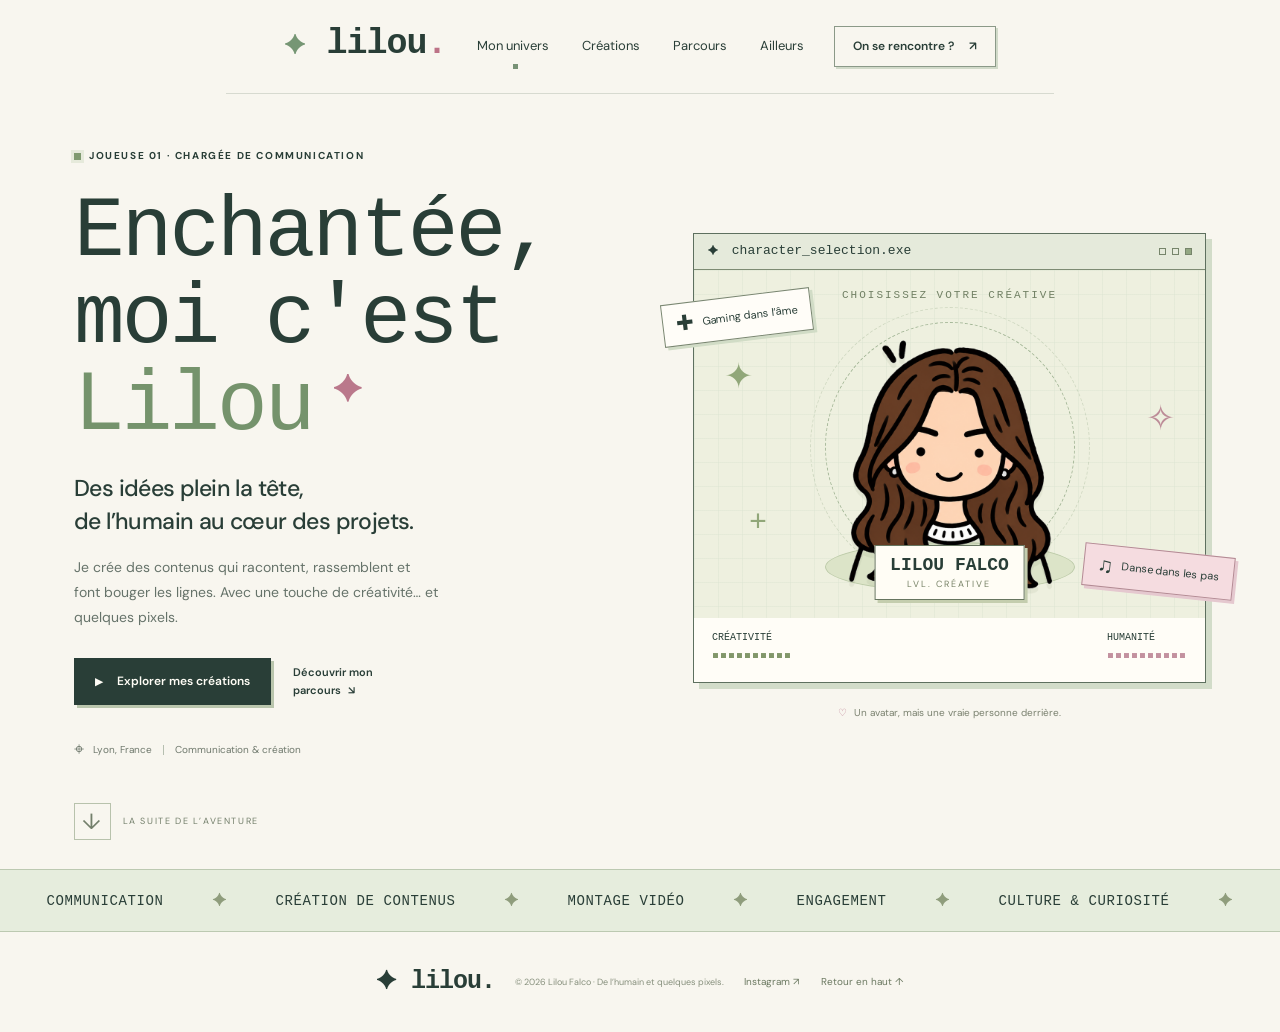
==== index.html @ 16bc5221 "Fix br whitespace on mobile and add symbols font fallback" ====
<!DOCTYPE html>
<html lang="fr">
<head>
<meta charset="utf-8">
<meta name="viewport" content="width=device-width,initial-scale=1">
<meta name="theme-color" content="#f7f5ee">
<title>Lilou Falco · Communication, création & un peu de pixel</title>
<meta name="description" content="Le portfolio de Lilou Falco, chargée de communication à Lyon. Création de contenus, vidéo, engagement et nouveaux horizons.">
<link rel="icon" href="assets/emote-3.png" type="image/png">
<link rel="preload" href="assets/font-7.ttf" as="font" type="font/ttf" crossorigin>
<link rel="stylesheet" href="fonts.css">
<link rel="stylesheet" href="style.css">
<script src="app.js" defer></script>
</head>
<body id="top">
<a class="skip-link" href="#contenu">Aller au contenu</a>
<header class="header"><a class="brand" href="index.html" aria-label="Lilou Falco, accueil"><span class="brand-star">✦</span> lilou<span class="brand-dot">.</span></a><nav aria-label="Navigation principale"><a href="index.html" class="active" aria-current="page">Mon univers</a><a href="projets.html">Créations</a><a href="parcours.html">Parcours</a><a href="voyages.html">Ailleurs</a></nav><a class="nav-contact" href="contact.html">On se rencontre ? <span aria-hidden="true">↗</span></a></header>
<main id="contenu" tabindex="-1">
<section class="hero section-wrap" id="univers">
<div class="hero-copy">
<div class="eyebrow"><span class="status-dot"></span> JOUEUSE 01 · CHARGÉE DE COMMUNICATION</div>
<h1>Enchantée, <br>moi c'est <span>Lilou<span class="tiny-star" aria-hidden="true">✦</span></span></h1>
<p class="hero-description">Des idées plein la tête, <br>de l’humain au cœur des projets.</p>
<p class="hero-intro">Je crée des contenus qui racontent, rassemblent et font bouger les lignes. Avec une touche de créativité… et quelques pixels.</p>
<div class="hero-actions"><a class="button button-dark" href="projets.html"><span aria-hidden="true">▶</span> Explorer mes créations</a><a class="text-link" href="parcours.html">Découvrir mon parcours <span aria-hidden="true">↘</span></a></div>
<div class="hero-location"><span aria-hidden="true">⌖</span> Lyon, France <span class="little-divider"></span> Communication & création</div>
</div>
<div class="hero-art">
<div class="window character-window">
<div class="window-bar"><span><span class="small-spark">✦</span> character_selection.exe</span><div class="window-dots" aria-hidden="true"><i></i><i></i><i></i></div></div>
<div class="character-stage"><span class="stage-label">CHOISISSEZ VOTRE CRÉATIVE</span><div class="orbit orbit-one"></div><div class="orbit orbit-two"></div><span class="floating-spark spark-one" aria-hidden="true">✦</span><span class="floating-spark spark-two" aria-hidden="true">✧</span><span class="floating-spark spark-three" aria-hidden="true">+</span><div class="character-floor"></div><img class="avatar" src="assets/avatar.png" width="900" height="900" alt="Mon avatar kawaii, cheveux châtains ondulés et lunettes"><div class="character-name">LILOU FALCO <span>LVL. CRÉATIVE</span></div></div>
<div class="character-stats"><span>CRÉATIVITÉ <b class="stat-blocks" aria-label="Plein d'idées">▪▪▪▪▪▪▪▪▪▪</b></span><span>HUMANITÉ <b class="stat-blocks pink">▪▪▪▪▪▪▪▪▪▪</b></span></div>
</div>
<div class="floating-tag tag-gaming"><span aria-hidden="true">✚</span> Gaming dans l’âme</div><div class="floating-tag tag-dance"><span aria-hidden="true">♫</span> Danse dans les pas</div>
<div class="hero-caption"><span aria-hidden="true">♡</span> Un avatar, mais une vraie personne derrière.</div>
</div>
<a class="scroll-hint" href="projets.html"><span aria-hidden="true">↓</span> LA SUITE DE L’AVENTURE</a>
</section>
<div class="ticker" aria-label="Mes domaines"><div>COMMUNICATION <span>✦</span> CRÉATION DE CONTENUS <span>✦</span> MONTAGE VIDÉO <span>✦</span> ENGAGEMENT <span>✦</span> CULTURE & CURIOSITÉ <span>✦</span></div></div>
</main>
<footer class="section-wrap"><a class="brand" href="index.html">✦ lilou.</a><p>© 2026 Lilou Falco · De l’humain et quelques pixels.</p><div><a href="https://www.instagram.com/liloufalco/" target="_blank" rel="noopener noreferrer">Instagram ↗</a><a href="#top">Retour en haut ↑</a></div></footer>
</body></html>
---- fonts.css ----
@font-face {
  font-family: 'DM Sans';
  font-style: normal;
  font-weight: 400;
  font-display: swap;
  src: url(assets/font-0.ttf) format('truetype');
}
@font-face {
  font-family: 'DM Sans';
  font-style: normal;
  font-weight: 500;
  font-display: swap;
  src: url(assets/font-1.ttf) format('truetype');
}
@font-face {
  font-family: 'DM Sans';
  font-style: normal;
  font-weight: 600;
  font-display: swap;
  src: url(assets/font-2.ttf) format('truetype');
}
@font-face {
  font-family: 'DM Sans';
  font-style: normal;
  font-weight: 700;
  font-display: swap;
  src: url(assets/font-3.ttf) format('truetype');
}
@font-face {
  font-family: 'Pixelify Sans';
  font-style: normal;
  font-weight: 400;
  font-display: swap;
  src: url(assets/font-4.ttf) format('truetype');
}
@font-face {
  font-family: 'Pixelify Sans';
  font-style: normal;
  font-weight: 500;
  font-display: swap;
  src: url(assets/font-5.ttf) format('truetype');
}
@font-face {
  font-family: 'Pixelify Sans';
  font-style: normal;
  font-weight: 600;
  font-display: swap;
  src: url(assets/font-6.ttf) format('truetype');
}
@font-face {
  font-family: 'Pixelify Sans';
  font-style: normal;
  font-weight: 700;
  font-display: swap;
  src: url(assets/font-7.ttf) format('truetype');
}
/* decorative symbols fallback (Noto Sans Symbols 2, OFL), only these glyphs */
@font-face{font-family:'DM Sans';font-style:normal;font-weight:100 900;font-display:swap;src:url(assets/font-symbols.woff2) format('woff2');unicode-range:U+2726-2727,U+2600,U+273A,U+274B,U+2661,U+2665,U+266B,U+271A,U+25A3,U+2316,U+25AA,U+2715,U+25B6,U+25BC,U+2605-2606}
@font-face{font-family:'Pixelify Sans';font-style:normal;font-weight:400 700;font-display:swap;src:url(assets/font-symbols.woff2) format('woff2');unicode-range:U+2726-2727,U+2600,U+273A,U+274B,U+2661,U+2665,U+266B,U+271A,U+25A3,U+2316,U+25AA,U+2715,U+25B6,U+25BC,U+2605-2606}
---- style.css ----
*{box-sizing:border-box} :root{--paper:#f8f6ef;--ink:#293e37;--muted:#66736a;--mint:#d8e9d6;--green:#435f49;--pink:#edb6c4;--line:#d7dad0;--pixel:'Pixelify Sans',monospace;--body:'DM Sans',sans-serif}html{scroll-behavior:smooth;scroll-padding-top:100px}body{margin:0;background:var(--paper);color:var(--ink);font-family:var(--body);font-size:15px;line-height:1.6}button,a{-webkit-tap-highlight-color:transparent}button,input{font:inherit}button{color:inherit}a{color:inherit;text-decoration:none}button{cursor:pointer}img{display:block;max-width:100%}button:focus-visible,a:focus-visible,summary:focus-visible{outline:3px solid #b26379;outline-offset:5px}::selection{background:#efc2d1;color:#293e37}.section-wrap{max-width:1220px;margin:auto;padding:0 44px}.header{height:94px;max-width:1340px;padding:0 58px;margin:auto;display:flex;align-items:center;justify-content:space-between;gap:30px;border-bottom:1px solid var(--line)}.brand{font:700 35px var(--pixel);letter-spacing:-1px;white-space:nowrap}.brand-star{font-size:26px;color:#769674}.brand-dot{color:#bd7387}.header nav{display:flex;align-items:center;gap:33px}.header nav a{font-size:13px;position:relative;padding:12px 0}.header nav a.active:after{content:'';position:absolute;height:5px;width:5px;background:#789276;left:50%;bottom:0}.nav-contact{font-weight:600;font-size:12px;border:1px solid #8b9988;padding:10px 18px;box-shadow:2px 2px 0 #d1dac9}.nav-contact span{margin-left:12px}.hero{position:relative;min-height:740px;display:grid;grid-template-columns:1.08fr 1fr;gap:65px;align-items:center;padding-top:54px;padding-bottom:105px}.eyebrow{display:flex;align-items:center;gap:8px;font-size:10px;font-weight:700;letter-spacing:1.6px}.status-dot{width:7px;height:7px;background:#809a70;box-shadow:0 0 0 3px #e6eadb}.hero h1{font:500 clamp(65px,6.6vw,88px)/1.03 var(--pixel);letter-spacing:-3px;margin:25px 0 22px}.hero h1>span{color:#75936c;position:relative}.tiny-star{font:36px var(--pixel);position:absolute;right:-48px;top:3px;color:#ba788b}.hero-description{font-size:23px;line-height:1.45;font-weight:500;letter-spacing:-.6px;margin:0 0 16px}.hero-intro{font-size:14px;line-height:1.8;max-width:365px;color:var(--muted);margin-bottom:28px}.hero-actions{display:flex;align-items:center;gap:22px}.button{display:inline-flex;align-items:center;justify-content:center;gap:14px;min-height:47px;padding:13px 20px;font-size:12px;font-weight:600;border:1px solid var(--ink);transition:transform .18s,box-shadow .18s;box-shadow:3px 3px 0 #bac6ad}.button-dark{background:var(--ink);color:#fffdf6}.button:hover{transform:translate(-2px,-2px);box-shadow:5px 5px 0 #bac6ad}.button>span{font-size:10px}.text-link{font-size:11px;font-weight:600;line-height:1.6;max-width:105px}.text-link span{margin-left:4px}.hero-location{margin-top:30px;color:#6f796d;font-size:10px;display:flex;gap:9px;align-items:center}.hero-location>span:first-child{font-size:18px}.little-divider{width:1px;height:10px;background:#b6bfb0;margin:0 2px}.hero-art{position:relative;margin-top:4px}.window{border:1px solid #5e705f;background:#fffdf7;box-shadow:6px 6px 0 #d2dcc9}.window-bar{background:#e5eadb;border-bottom:1px solid #7d8b73;min-height:36px;display:flex;align-items:center;justify-content:space-between;padding:8px 13px;font-family:var(--pixel);font-size:13px;line-height:1.1}.window-dots{display:flex;gap:6px}.window-dots i{width:7px;height:7px;border:1px solid #76856b}.window-dots i:last-child{background:#92a782}.small-spark{margin-right:6px}.character-stage{height:348px;position:relative;overflow:hidden;background-color:#eef0df;background-image:linear-gradient(#dce4d280 1px,transparent 1px),linear-gradient(90deg,#dce4d280 1px,transparent 1px);background-size:24px 24px}.stage-label{position:absolute;top:19px;left:0;width:100%;text-align:center;font:11px var(--pixel);letter-spacing:2px;color:#718064}.avatar{position:absolute;width:335px;max-width:none;height:335px;object-fit:contain;left:50%;top:22px;transform:translateX(-50%);z-index:2;filter:drop-shadow(0 5px 0 #64734c15)}.character-floor{position:absolute;width:250px;height:50px;border:1px solid #bdcba9;border-radius:50%;background:#dce4c8;bottom:26px;left:50%;transform:translateX(-50%)}.character-name{position:absolute;z-index:3;bottom:18px;left:50%;white-space:nowrap;transform:translateX(-50%);font:600 18px var(--pixel);background:#fffdf5;border:1px solid #66755f;padding:9px 15px;box-shadow:3px 3px #c4cdae}.character-name span{display:block;font:9px var(--body);letter-spacing:2px;text-align:center;color:#788367;margin-top:3px}.orbit{position:absolute;width:250px;height:250px;border:1px dashed #a6b899;border-radius:50%;top:52px;left:50%;transform:translateX(-50%)}.orbit-two{width:280px;height:280px;top:37px;opacity:.4}.floating-spark{position:absolute;color:#91a779;font-size:35px;z-index:3}.spark-one{top:78px;left:30px}.spark-two{top:120px;right:30px;color:#bc8b97}.spark-three{bottom:78px;left:55px;font:30px var(--pixel)}.character-stats{display:flex;justify-content:space-between;gap:15px;padding:14px 18px;background:#fffdf7}.character-stats>span{font:10px var(--pixel);white-space:nowrap}.stat-blocks{display:block;color:#82976a;line-height:.7;font:20px/1 var(--pixel);letter-spacing:1px;margin-top:5px}.stat-blocks.pink{color:#c3919f}.floating-tag{position:absolute;z-index:4;background:#fffdf8;border:1px solid #7a8771;box-shadow:3px 3px 0 #d1dcc6;padding:10px 13px;font-size:11px;white-space:nowrap;transform:rotate(-7deg)}.floating-tag>span{font-size:21px;vertical-align:middle;margin-right:5px;line-height:1}.tag-gaming{left:-31px;top:63px}.tag-dance{right:-28px;bottom:90px;transform:rotate(6deg);background:#f5dce0;border-color:#b38b94;box-shadow:3px 3px #e5c8cf}.hero-caption{position:absolute;bottom:-38px;left:0;width:100%;text-align:center;font-size:10px;color:#7b8270}.hero-caption>span{margin-right:4px;color:#bd7f92}.scroll-hint{position:absolute;bottom:29px;left:44px;display:flex;align-items:center;gap:12px;font-size:9px;letter-spacing:1.6px;color:#737f6b}.scroll-hint>span{font-size:22px;border:1px solid #b8c2ac;padding:0 7px}.ticker{border-top:1px solid #bcc9b1;border-bottom:1px solid #bcc9b1;background:#e6eddd;overflow:hidden}.ticker>div{max-width:1250px;margin:auto;padding:17px 20px;display:flex;align-items:center;justify-content:space-around;gap:25px;font-family:var(--pixel);font-size:14px;letter-spacing:.6px;white-space:nowrap}.ticker span{color:#8f9d7c;font-size:17px}.projects{padding-top:94px;padding-bottom:85px}.section-top{display:flex;justify-content:space-between;align-items:flex-end;gap:30px;margin-bottom:38px}h2{font:500 47px/1.1 var(--pixel);letter-spacing:-1px;margin:14px 0 0}h2 span{color:#7b926c}.section-top>p{font-size:12px;color:var(--muted);line-height:1.8;max-width:300px;margin:0 0 5px}.section-toolbar{display:flex;justify-content:space-between;align-items:center;gap:20px;margin-bottom:25px}.filters{display:flex;gap:7px;flex-wrap:wrap}.filters button{font-size:11px;background:transparent;border:1px solid transparent;padding:8px 12px}.filters button.selected{border-color:#7d8c72;background:#e7eddf;box-shadow:2px 2px #c6d1ba}.filters button:hover{background:#e9edde}.filters span{font-size:9px;border-left:1px solid #b6c1ab;margin-left:8px;padding-left:8px}.inventory-caption{font-size:8px;letter-spacing:1px;color:#7b8671}.project-grid{display:grid;grid-template-columns:repeat(3,minmax(0,1fr));gap:32px 24px}.project-card{display:block;padding:0;border:1px solid #c0c9b8;text-align:left;background:#fefcf6;box-shadow:3px 3px 0 #e2e5d8;transition:transform .2s,box-shadow .2s;min-width:0}.project-card:hover{transform:translateY(-5px);box-shadow:5px 8px 0 #d8e0cd}.project-image{aspect-ratio:1.16;position:relative;overflow:hidden;border-bottom:1px solid #c0c9b8;background:#e7e5d7}.project-image>img{width:100%;height:100%;object-fit:cover;transition:transform .5s}.project-card:hover .project-image>img{transform:scale(1.035)}.image-label{position:absolute;bottom:12px;left:12px;background:#fffdf3ed;border:1px solid #d2d7c7;font-size:8px;font-weight:600;letter-spacing:.5px;padding:4px 7px;z-index:2}.open-project{position:absolute;right:13px;bottom:13px;width:28px;height:28px;border:1px solid #9aa78e;display:grid;place-items:center;background:#fffdf3}.project-info{padding:19px 19px 21px}.project-client{font-size:8px;font-weight:600;color:#78816e;letter-spacing:1.1px}.project-info h3{font-size:17px;line-height:1.3;letter-spacing:-.35px;margin:8px 0}.project-info p{font-size:11px;color:#747c6d;margin:0 0 17px;line-height:1.6}.tags{display:flex;gap:6px;flex-wrap:wrap}.tags>span{font-size:9px;line-height:1.5;padding:3px 7px;background:#eef0e6;color:#637057;border:1px solid #e0e5d6}.motion-cover{background:#d6c4e8}.motion-art{height:100%;padding:24px 26px;color:#514166;background:#d7c8e6;background-image:radial-gradient(#c1aed8 1px,transparent 1px);background-size:12px 12px}.motion-mini{font-size:14px;letter-spacing:-.8px;font-weight:700}.motion-title{display:block;font-size:31px;font-weight:700;line-height:1.18;letter-spacing:-1px;margin-top:15px}.motion-title em{font-style:normal;color:#80609d}.motion-bottom{display:block;font-size:7px;letter-spacing:2px;margin-top:12px}.play{position:absolute;top:50%;left:50%;transform:translate(-50%,-50%);height:45px;width:45px;display:grid;place-items:center;padding-left:3px;border:1px solid #fff8;background:#fffdf1d9;border-radius:50%;font-size:16px;box-shadow:0 2px 10px #26352b15}.motion-cover .play{left:auto;right:18px;top:auto;bottom:20px;transform:none}.video-duration{position:absolute;right:14px;bottom:9px;font-size:7px;letter-spacing:1px}.portrait-cover>img{object-position:center 42%;object-fit:cover;filter:saturate(.8)}.pride-cover{background:#f0d6df}.pride-cover>img{object-fit:contain;padding:12px}.locked-card{background:#f0f0e5;cursor:default}.locked-card:hover{transform:none;box-shadow:3px 3px 0 #e2e5d8}.locked-visual{aspect-ratio:1.16;border-bottom:1px solid #c0c9b8;background:repeating-linear-gradient(45deg,#e8ecdf 0,#e8ecdf 6px,#edf0e5 6px,#edf0e5 12px);display:flex;align-items:center;justify-content:center;flex-direction:column;gap:15px;font:12px var(--pixel);letter-spacing:2px;color:#869477}.pixel-lock{font-size:48px;line-height:1;color:#8b9b7f}.loading-bar{border:1px solid #9ba88c;width:95px;height:8px;padding:1px}.loading-bar i{display:block;width:58%;background:#9aaa89;height:100%}.dialogue{margin-top:42px;display:flex;align-items:center;gap:20px;border:1px solid #b4c2a5;background:#eef0e4;position:relative;min-height:99px;padding:14px 29px 14px 110px;box-shadow:4px 4px #dce3cf}.dialogue>img{position:absolute;left:13px;bottom:0;object-fit:contain;height:105px;width:93px}.dialogue p{font-size:12px;margin:0;line-height:1.8}.dialogue p>span{display:block;font:11px var(--pixel);letter-spacing:1px;color:#768467;margin-bottom:3px}.dialogue-next{margin-left:auto;font-size:10px;color:#8b9a7e}.journey{background:#eef0e5;border-top:1px solid #d8decd;border-bottom:1px solid #d8decd;padding:83px 0 70px}.journey-layout{display:grid;grid-template-columns:1.8fr 1fr;gap:48px}.quest-list{border-top:1px solid #bac5ae}.quest{border-bottom:1px solid #bac5ae}.quest summary{display:flex;align-items:center;gap:19px;cursor:pointer;list-style:none;padding:22px 0}.quest summary::-webkit-details-marker{display:none}.level{font:23px var(--pixel);background:#e0e6d4;min-width:44px;height:45px;display:grid;place-items:center;border:1px solid #afbd9d;box-shadow:3px 3px #d1dbc4}.quest[open] .level{background:#3e5943;color:#fff8e6;border-color:#3e5943;box-shadow:3px 3px #a5b395}.quest-title{display:block}.quest-title small{display:block;font-size:8px;letter-spacing:1px;color:#75816b;margin-bottom:6px}.quest-title strong{display:block;font-size:14px;font-weight:600;line-height:1.5}.quest-toggle{font:25px var(--pixel);margin-left:auto;transition:transform .2s}.quest[open] .quest-toggle{transform:rotate(45deg)}.quest-body{padding:0 30px 25px 64px}.quest-body p{margin:0 0 17px;font-size:12px;color:#6a7662;line-height:1.8}.skills-window{align-self:start;transform:rotate(1.5deg);box-shadow:5px 5px #d2ddc2;margin-top:8px}.skills-content{padding:13px 28px 24px}.skills-content>img{margin:0 auto}.skills-content h3{font:23px var(--pixel);text-align:center;margin:1px 0 20px}.skill-group{border-top:1px dashed #c8d1ba;padding-top:12px;margin-top:14px}.skill-group>span{font-size:8px;color:#859276;letter-spacing:1px;font-weight:600}.skill-group p{font-size:11px;line-height:1.8;margin:5px 0 0}.education{margin-top:48px;display:grid;grid-template-columns:1fr 1fr 1.3fr 1fr;gap:24px;padding-top:27px;border-top:1px dashed #b7c4a7}.education-title{font-size:8px;color:#7e8d71;letter-spacing:.9px}.education-title>b{display:block;font:21px var(--pixel);margin-top:7px;color:var(--ink);letter-spacing:0}.education>div{border-left:1px solid #c0cbb2;padding-left:20px}.education div>span{font-size:8px;color:#7e8d71;display:block;letter-spacing:.5px;margin-bottom:6px}.education strong{font-size:11px;display:block;font-weight:500;line-height:1.7}.education small{display:block;font-size:9px;color:#7b866e;margin-top:6px}.side-quests{margin-top:50px}.side-quests>h3{font:25px var(--pixel);margin:0 0 24px}.side-quests>h3 span{color:#b8778e;margin-left:8px}.side-quest-grid{display:grid;grid-template-columns:repeat(4,1fr);gap:18px}.side-quest-grid article{position:relative;padding:20px 17px 19px;border:1px solid #c8d1bc;background:#f6f6eb;box-shadow:3px 3px #e0e5d4}.quest-icon{display:block;font-size:27px;color:#8b9f78;line-height:1;margin-bottom:15px}.side-quest-grid small{font-size:7px;color:#7e8b70;letter-spacing:1px}.side-quest-grid h4{font-size:13px;margin:7px 0 9px}.side-quest-grid p{font-size:10px;color:#75816a;line-height:1.8;margin:0}.elsewhere{padding-top:85px;padding-bottom:56px}.travel-window{margin-top:33px}.travel-topnote{font:8px var(--body);letter-spacing:1px;color:#7d886f}.travel-layout{display:grid;grid-template-columns:1fr 1.15fr;gap:0}.stamp-list{display:grid;grid-template-columns:1fr 1fr;gap:23px;padding:36px;background:#f4f0e4;align-items:center;border-right:1px solid #c9cfbd}.stamp{position:relative;border:2px dashed #b9b59d;padding:17px 6px 14px;display:flex;flex-direction:column;align-items:center;justify-content:center;min-height:150px;background:#f9f6ed;color:#8d8d75;transition:transform .2s,background .2s;transform:rotate(-4deg)}.stamp:nth-child(2){transform:rotate(4deg);color:#9b7b8c;border-color:#c0a3ae}.stamp:nth-child(3){transform:rotate(3deg);color:#89967d;border-color:#a8b69c}.stamp:nth-child(4){transform:rotate(-3deg);color:#9f9876;border-color:#c5bb8e}.stamp.selected{background:#e4ead9;color:#557149;border-color:#7e9570;box-shadow:3px 3px #d0d8bf;transform:rotate(-4deg) scale(1.035)}.stamp:hover{transform:rotate(0) scale(1.035)}.stamp-drawing{font:25px var(--pixel);display:block;margin-bottom:6px;line-height:1.5}.stamp strong{font:17px var(--pixel)}.stamp small{font-size:7px;letter-spacing:1.2px;margin-top:6px}.travel-panel{padding:44px 40px 68px;position:relative;background-image:linear-gradient(#e5e9db60 1px,transparent 1px);background-size:100% 27px;align-content:center;min-height:410px}.travel-eyebrow{font-size:8px;letter-spacing:1.3px;color:#90977e}.travel-panel h3{font:35px/1.1 var(--pixel);margin:20px 0;color:#55704e;max-width:340px}.travel-panel p{font-size:12px;line-height:1.9;max-width:320px;color:#778068}.travel-tags{display:flex;gap:8px;flex-wrap:wrap;margin-top:20px;position:relative;z-index:2;max-width:320px}.travel-tags span{font-size:9px;padding:4px 8px;background:#f1efdf;border:1px solid #d7dbc8}.travel-coordinate{font-size:7px;letter-spacing:1px;display:block;margin-top:28px;color:#969d84;max-width:75%}.travel-emote{position:absolute;right:6px;bottom:2px;height:105px;width:105px;object-fit:contain;transform:rotate(7deg);opacity:.9}.about-strip{display:flex;gap:28px;align-items:center;margin-top:45px;padding:20px 0;border-top:1px solid #dce0d2;border-bottom:1px solid #dce0d2}.about-strip>span:first-child{font:17px var(--pixel);min-width:185px}.about-strip p{font-size:11px;color:#758069;margin:0;max-width:575px}.about-strip>span:last-child{white-space:nowrap;color:#a8b091;margin-left:auto}.contact{background:#eadde0;border-top:1px solid #d8c7cb;padding:62px 0 66px}.contact-layout{display:grid;grid-template-columns:1.5fr 1fr;gap:40px;align-items:center}.contact h2{font-size:49px;margin:15px 0 22px}.contact h2 span{color:#a67184}.contact p{font-size:12px;line-height:1.9;color:#84757a;margin-bottom:25px}.contact .eyebrow{color:#907480}.contact .button{box-shadow:3px 3px #c2a6b1;display:inline-flex;min-width:150px}.email-text{display:inline-block;margin-left:18px;font-size:11px;color:#7f6571;text-decoration:underline;text-underline-offset:4px}.contact-avatar{position:relative;text-align:center;justify-self:center;width:275px;display:grid;place-items:center}.contact-avatar>img{width:250px;mix-blend-mode:multiply;transform:rotate(-5deg)}.contact-speech{display:block;border:1px solid #9a7a88;padding:12px 18px;background:#f8eeec;font:15px var(--pixel);box-shadow:3px 3px #ccb0bb;transform:rotate(3deg);position:relative;z-index:2}.contact-hearts{font:25px var(--pixel);color:#b98497;letter-spacing:20px;padding-left:20px;line-height:1}footer{display:flex;align-items:center;justify-content:space-between;gap:20px;min-height:100px}footer .brand{font-size:25px}footer p{font-size:9px;color:#87907d}footer>div{display:flex;gap:22px;font-size:10px;color:#6b7961}dialog{padding:0;width:min(900px,calc(100% - 32px));max-height:90dvh;background:var(--paper);color:var(--ink);border:1px solid #5e705f;box-shadow:7px 7px #b4c3a1;overflow-y:auto}dialog::backdrop{background:#1e3028b8;backdrop-filter:blur(5px)}.modal-bar{display:flex;justify-content:space-between;align-items:center;background:#e0e9d4;border-bottom:1px solid #a4b594;padding:9px 15px;font:14px var(--pixel);position:sticky;top:0;z-index:6}.modal-bar button{width:30px;height:30px;display:grid;place-items:center;border:1px solid #95a187;background:#f4f6e9}.modal-layout{display:grid;grid-template-columns:1.2fr 1fr;min-height:450px}.modal-visual{padding:20px;background:#e9ecdf;display:flex;align-items:center;justify-content:center;flex-direction:column;gap:15px;min-width:0}.modal-visual>img{max-height:62dvh;object-fit:contain}.modal-visual video{width:100%;max-height:68dvh;background:#17241d}.modal-text{padding:35px 27px}.modal-text h2{font-size:31px;margin:15px 0 23px}.modal-text p{font-size:12px;color:#6d7863;line-height:1.9}.modal-text h3{font-size:10px;letter-spacing:1px;margin-top:25px}.carousel-controls{display:flex;gap:18px;align-items:center;font-size:11px}.carousel-controls button{border:1px solid #a4b594;background:#fbfaf1;padding:5px 12px}.modal-credit{font-size:9px!important;color:#8b927c!important;border-top:1px solid #d1d9c4;padding-top:20px;margin-top:30px}.toast{position:fixed;bottom:25px;left:50%;transform:translate(-50%,20px);background:#293e37;color:#f9faec;border:1px solid #c3d2b5;padding:11px 22px;font:14px var(--pixel);box-shadow:4px 4px #adb99c;z-index:20;pointer-events:none;opacity:0;transition:.25s}.toast.visible{opacity:1;transform:translate(-50%,0)}[hidden]{display:none!important}.skip-link{position:fixed;top:-100px;left:20px;background:var(--ink);color:white;z-index:100;padding:10px}.skip-link:focus{top:10px}
@media(min-width:1450px){.hero{min-height:780px;gap:90px}.character-stage{height:375px}.avatar{width:360px;height:360px}.hero-art{max-width:465px}.hero h1{font-size:94px}.orbit{top:65px}.orbit-two{top:50px}}
@media(max-width:1100px){.section-wrap{padding-left:32px;padding-right:32px}.header{padding:0 32px}.hero{gap:35px;min-height:700px}.hero h1{font-size:72px}.hero-description{font-size:21px}.hero-actions{gap:15px}.button{padding-left:15px;padding-right:15px;font-size:11px}.tag-dance{right:-13px}.tag-gaming{left:-17px}.character-stats{padding:13px}.character-stage{height:330px}.avatar{width:320px;height:320px}.inventory-caption{display:none}.journey-layout{gap:30px}.project-info{padding:16px}.project-info h3{font-size:15px}.project-info p{font-size:10px}.travel-panel{padding:33px 28px 62px}.stamp-list{padding:28px;gap:19px}.contact h2{font-size:44px}.contact-avatar{width:240px}.contact-avatar>img{width:220px}.email-text{display:block;margin:17px 0 0}.ticker>div{justify-content:flex-start;gap:24px}.ticker{overflow:hidden}.motion-title{font-size:27px}.motion-art{padding:20px}.education{gap:16px}.hero-intro{font-size:13px}.hero .eyebrow{font-size:8px}.scroll-hint{left:32px}}
@media(max-width:800px){.header{height:79px;gap:10px;padding:0 25px}.header nav{gap:18px}.header nav a{font-size:11px}.nav-contact{font-size:10px;padding:8px 10px}.brand{font-size:30px}.section-wrap{padding-left:25px;padding-right:25px}.hero{gap:25px;min-height:655px;padding-top:45px;padding-bottom:95px}.hero h1{font-size:60px;letter-spacing:-2px}.tiny-star{font-size:24px;right:-31px}.hero-description{font-size:17px}.hero-intro{font-size:12px}.hero-actions{align-items:flex-start;flex-direction:column;gap:15px}.text-link{max-width:none}.hero-location{font-size:8px;margin-top:22px}.character-stage{height:290px}.avatar{width:285px;height:285px;top:17px}.character-stats{gap:8px}.character-stats>span{font-size:8px}.stat-blocks{font-size:15px}.stage-label{font-size:8px}.window-bar{font-size:11px;padding:9px}.character-name{font-size:15px;padding:7px 10px;bottom:13px}.orbit{width:210px;height:210px}.orbit-two{width:240px;height:240px}.tag-gaming{font-size:8px;top:65px;left:-13px;padding:7px 9px}.tag-dance{font-size:8px;bottom:75px;padding:7px 9px}.floating-tag>span{font-size:17px}.spark-one{left:15px;top:70px;font-size:26px}.spark-two{right:15px;font-size:28px}.spark-three{left:30px;bottom:50px}.hero-caption{font-size:8px;bottom:-33px}.projects{padding-top:64px;padding-bottom:60px}h2{font-size:37px}.section-top>p{font-size:10px;max-width:230px}.section-top{gap:15px}.project-grid{grid-template-columns:repeat(2,minmax(0,1fr));gap:25px 19px}.project-info h3{font-size:17px}.project-info p{font-size:11px}.journey{padding:60px 0}.journey-layout{grid-template-columns:1.65fr 1fr;gap:25px}.quest summary{gap:12px}.quest-title strong{font-size:12px}.quest-title small{font-size:7px}.level{min-width:35px;height:36px;font-size:20px}.quest-body{padding-left:47px;padding-right:5px}.skills-content{padding:10px 17px 20px}.skills-content h3{font-size:20px}.skill-group p{font-size:10px}.skill-group>span{font-size:7px}.education{grid-template-columns:1fr 1fr}.education>div{min-height:80px}.side-quest-grid{grid-template-columns:repeat(2,1fr)}.elsewhere{padding-top:60px}.travel-layout{grid-template-columns:1fr 1.1fr}.stamp-list{padding:22px;gap:19px 16px}.stamp{min-height:125px;padding:10px 4px}.stamp strong{font-size:13px}.stamp small{font-size:6px}.stamp-drawing{font-size:21px}.travel-panel{padding:25px 25px 70px;min-height:355px}.travel-panel h3{font-size:29px}.travel-panel p{font-size:11px}.travel-eyebrow{font-size:7px}.travel-coordinate{font-size:6px;max-width:75%}.travel-emote{height:80px;width:80px}.about-strip{gap:20px}.about-strip>span:first-child{font-size:15px;min-width:140px}.about-strip p{font-size:10px}.contact h2{font-size:38px}.contact p{font-size:11px}.contact-avatar{width:200px}.contact-avatar>img{width:200px}.contact-speech{font-size:12px;padding:10px}.contact{padding:45px 0}footer{gap:15px;min-height:85px}footer p{font-size:8px}footer>div{gap:12px;font-size:9px}.modal-layout{grid-template-columns:1.1fr 1fr}.modal-text{padding:25px 20px}.modal-text h2{font-size:27px}.modal-visual{padding:12px}}
@media(max-width:600px){html{scroll-padding-top:20px}.header{height:72px;padding:0 20px;flex-wrap:wrap;gap:0}.header .brand{font-size:30px}.header nav{position:relative;gap:18px;order:3;width:100%;justify-content:center;height:37px;background:#f8f6ef;border-bottom:1px solid var(--line);z-index:5;margin:0 -20px;flex-basis:calc(100% + 40px);padding:0 12px;top:14px}.header nav a{font-size:10px;padding:8px 0}.header nav a.active:after{bottom:2px;width:3px;height:3px}.nav-contact{font-size:9px;padding:8px 10px;margin-left:auto}.nav-contact span{margin-left:7px}.section-wrap{padding-left:23px;padding-right:23px}.hero{display:flex;flex-direction:column;align-items:stretch;gap:0;padding-top:69px;padding-bottom:78px;min-height:0}.hero-copy{padding:0 2px}.hero .eyebrow{font-size:8px;letter-spacing:1px}.hero h1{font-size:68px;line-height:.98;margin:22px 0 23px;letter-spacing:-2px}.hero h1 br{display:none}.hero h1>span{display:block;margin-top:3px}.tiny-star{font-size:29px;right:auto;left:155px;top:5px}.hero-description{font-size:21px;line-height:1.4;letter-spacing:-.4px;margin-bottom:16px}.hero-intro{font-size:12px;max-width:310px;line-height:1.8;margin-bottom:24px}.hero-actions{flex-direction:row;align-items:center;gap:17px}.button{font-size:10px;padding:12px 13px;gap:8px;min-height:44px}.text-link{font-size:10px;max-width:90px}.hero-location{font-size:8px;margin:24px 0 0;gap:8px}.hero-art{width:100%;max-width:355px;align-self:center;margin-top:43px;padding:0 10px}.character-stage{height:302px}.avatar{width:306px;height:306px;top:9px}.window-bar{min-height:33px;padding:9px 11px;font-size:11px}.character-name{font-size:16px;bottom:15px}.character-name span{font-size:8px}.stage-label{top:15px;font-size:8px}.orbit{width:225px;height:225px;top:41px}.orbit-two{width:253px;height:253px;top:27px}.character-stats{padding:13px 16px}.character-stats>span{font-size:9px}.stat-blocks{font-size:17px}.tag-gaming{left:-2px;top:65px;font-size:9px}.tag-dance{right:-2px;bottom:84px;font-size:9px}.hero-caption{font-size:8px;bottom:-33px}.scroll-hint{display:none}.ticker>div{padding:13px 20px;font-size:12px;gap:22px}.projects{padding-top:49px;padding-bottom:48px}.eyebrow{font-size:8px;letter-spacing:1.2px}.section-top{display:block;margin-bottom:25px}h2{font-size:35px;line-height:1.08;letter-spacing:-.5px;margin-top:13px}.section-top>p{margin-top:17px;font-size:11px;max-width:100%}.section-top>p br{display:none}.section-toolbar{margin-bottom:23px}.filters{gap:4px;flex-wrap:nowrap;width:100%;justify-content:space-between}.filters button{font-size:9px;padding:8px 7px;white-space:nowrap}.filters span{font-size:8px;padding-left:5px;margin-left:5px}.project-grid{grid-template-columns:1fr;gap:23px}.project-image{aspect-ratio:1.16}.project-info{padding:19px 20px 21px}.project-info h3{font-size:19px}.project-client{font-size:8px}.project-info p{font-size:12px;margin-bottom:16px}.tags>span{font-size:9px}.project-image .image-label{font-size:8px}.motion-art{padding:30px 35px}.motion-title{font-size:38px;margin-top:18px}.motion-mini{font-size:17px}.motion-bottom{margin-top:20px;font-size:8px}.motion-cover .play{right:27px;bottom:27px}.video-duration{bottom:10px;right:28px}.play{height:50px;width:50px}.locked-visual{aspect-ratio:1.6}.dialogue{margin-top:30px;padding:18px 17px 18px 88px;min-height:120px;gap:10px}.dialogue>img{left:0;width:83px;height:94px;bottom:8px}.dialogue p{font-size:10px;line-height:1.8}.dialogue p>span{font-size:9px}.dialogue-next{display:none}.journey{padding:48px 0}.journey-layout{grid-template-columns:1fr;gap:33px}.quest summary{padding:20px 0;gap:12px}.quest-title small{font-size:7px;letter-spacing:.5px}.quest-title strong{font-size:12px}.level{min-width:36px;height:37px;font-size:21px}.quest-body{padding:0 10px 23px 49px}.quest-body p{font-size:11px}.quest-toggle{font-size:23px}.skills-window{transform:rotate(.7deg);max-width:none;width:100%;margin:0}.skills-content{padding:12px 23px 24px;position:relative}.skills-content>img{float:right;width:80px;height:80px;margin:4px -9px 0 0}.skills-content h3{text-align:left;margin:16px 0 24px;font-size:23px}.skill-group{clear:both;padding-top:13px}.skill-group>span{font-size:8px}.skill-group p{font-size:11px}.education{margin-top:38px;gap:23px 15px;grid-template-columns:1fr;padding-top:24px}.education>div{min-height:0;padding-left:17px}.education-title>b{font-size:23px}.education strong{font-size:12px}.education small{font-size:10px}.education div>span{font-size:8px}.side-quests{margin-top:38px}.side-quests>h3{font-size:22px;max-width:270px;line-height:1.3}.side-quest-grid{gap:15px}.side-quest-grid article{padding:17px 13px}.side-quest-grid h4{font-size:12px}.side-quest-grid p{font-size:10px}.side-quest-grid small{font-size:6px;letter-spacing:.7px}.quest-icon{font-size:24px;margin-bottom:11px}.elsewhere{padding-top:48px;padding-bottom:34px}.travel-window{margin-top:25px}.travel-topnote{font-size:6px;letter-spacing:.4px}.travel-window .window-bar{font-size:10px}.travel-layout{grid-template-columns:1fr}.stamp-list{border-right:0;border-bottom:1px solid #c9cfbd;padding:27px;gap:23px}.stamp{min-height:130px}.stamp strong{font-size:15px}.stamp small{font-size:6px}.stamp-drawing{font-size:23px}.travel-panel{min-height:320px;padding:28px 26px 55px}.travel-panel h3{font-size:31px;margin-top:17px}.travel-panel p{font-size:11px;max-width:100%}.travel-coordinate{margin-top:25px;max-width:76%;font-size:6px}.travel-emote{width:90px;height:90px;bottom:0;right:0}.travel-tags{gap:5px;max-width:95%}.travel-tags span{font-size:8px}.about-strip{margin-top:30px;display:block;padding:21px 0;position:relative}.about-strip>span:first-child{font-size:17px}.about-strip p{font-size:11px;margin-top:10px;max-width:90%}.about-strip>span:last-child{display:none}.contact{padding:39px 0 28px}.contact-layout{display:flex;flex-direction:column;gap:32px;align-items:stretch}.contact h2{font-size:38px}.contact p{font-size:11px}.contact p br{display:none}.email-text{display:inline-block;font-size:9px;margin:0 0 0 14px}.contact .button{min-width:117px}.contact-avatar{align-self:center;width:220px;margin-top:6px}.contact-avatar>img{width:180px}.contact-hearts{font-size:20px;letter-spacing:15px}.contact-speech{font-size:12px}.contact-avatar{display:grid;grid-template-columns:1fr;gap:0}footer{display:flex;flex-wrap:wrap;justify-content:space-between;padding-top:25px!important;padding-bottom:25px!important;gap:17px}footer .brand{font-size:25px}footer p{order:3;flex-basis:100%;font-size:8px;margin:0}footer>div{font-size:9px;gap:17px}.modal-layout{grid-template-columns:1fr}.modal-visual{padding:15px}.modal-visual>img{max-height:53dvh}.modal-visual video{max-height:65dvh;max-width:300px}.modal-text{padding:25px}.modal-text h2{font-size:29px;margin-top:10px}.modal-text p{font-size:12px}.toast{font-size:12px;padding:10px 14px;white-space:nowrap;max-width:90%}}
@media(prefers-reduced-motion:reduce){html{scroll-behavior:auto}*,*:before,*:after{animation:none!important;transition:none!important}}
/* Interaction targets and small-screen legibility. */
.project-card{position:relative}.project-card-trigger{position:absolute;inset:0;z-index:3;width:100%;height:100%;border:0;background:transparent}.project-card:has(.project-card-trigger:focus-visible){outline:3px solid #b26379;outline-offset:5px}.project-card-trigger:focus-visible{outline:0}.sr-only{position:absolute;width:1px;height:1px;padding:0;margin:-1px;overflow:hidden;clip:rect(0,0,0,0);white-space:nowrap;border:0}.modal-bar button{min-width:44px;min-height:44px}.carousel-controls button{min-height:44px}.toast{white-space:normal;text-align:center}
@media(max-width:600px){.hero .eyebrow,.hero-location,.hero-caption{font-size:9px}.quest-title small{font-size:9px;line-height:1.6}.side-quest-grid small{font-size:9px;letter-spacing:.1px;line-height:1.6;display:block}.stamp small{font-size:9px;letter-spacing:.5px}.travel-coordinate{font-size:8px;line-height:1.7}.travel-topnote{font-size:7px}.filters button{font-size:10px;min-height:40px}.filters{flex-wrap:wrap;justify-content:flex-start;gap:4px}.stamp{padding:11px 5px}.stamp small{text-align:center}.project-client{font-size:9px}.contact .eyebrow,.eyebrow{font-size:9px}.image-label{font-size:9px}.education div>span{font-size:9px}.education small{font-size:11px}}
html,body{max-width:100%;overflow-x:clip}.ticker{width:100%;max-width:100vw;contain:inline-size}.ticker>div{min-width:0;width:100%;overflow:hidden}.hero-copy,.hero-art,.section-wrap{min-width:0}

/* multi-page layout */
body{min-height:100vh;display:flex;flex-direction:column}
main{flex:1 0 auto;width:100%}
footer{margin-top:auto}
.nav-contact.active{background:#d8e9d6;border-color:#435f49}
body:before{content:'';position:fixed;inset:0;z-index:50;pointer-events:none;background:linear-gradient(#d8e9d6,#d8e9d6) 0 0/100% 100% no-repeat,repeating-conic-gradient(#edb6c4 0 25%,#f8f6ef 0 50%) 0 0/48px 48px;animation:pixel-enter .5s steps(7) forwards}
@keyframes pixel-enter{0%{opacity:1;clip-path:inset(0 0 0 0)}99%{opacity:1;clip-path:inset(0 0 100% 0)}100%{opacity:0;clip-path:inset(0 0 100% 0);visibility:hidden}}
@media(prefers-reduced-motion:reduce){body:before{display:none}}
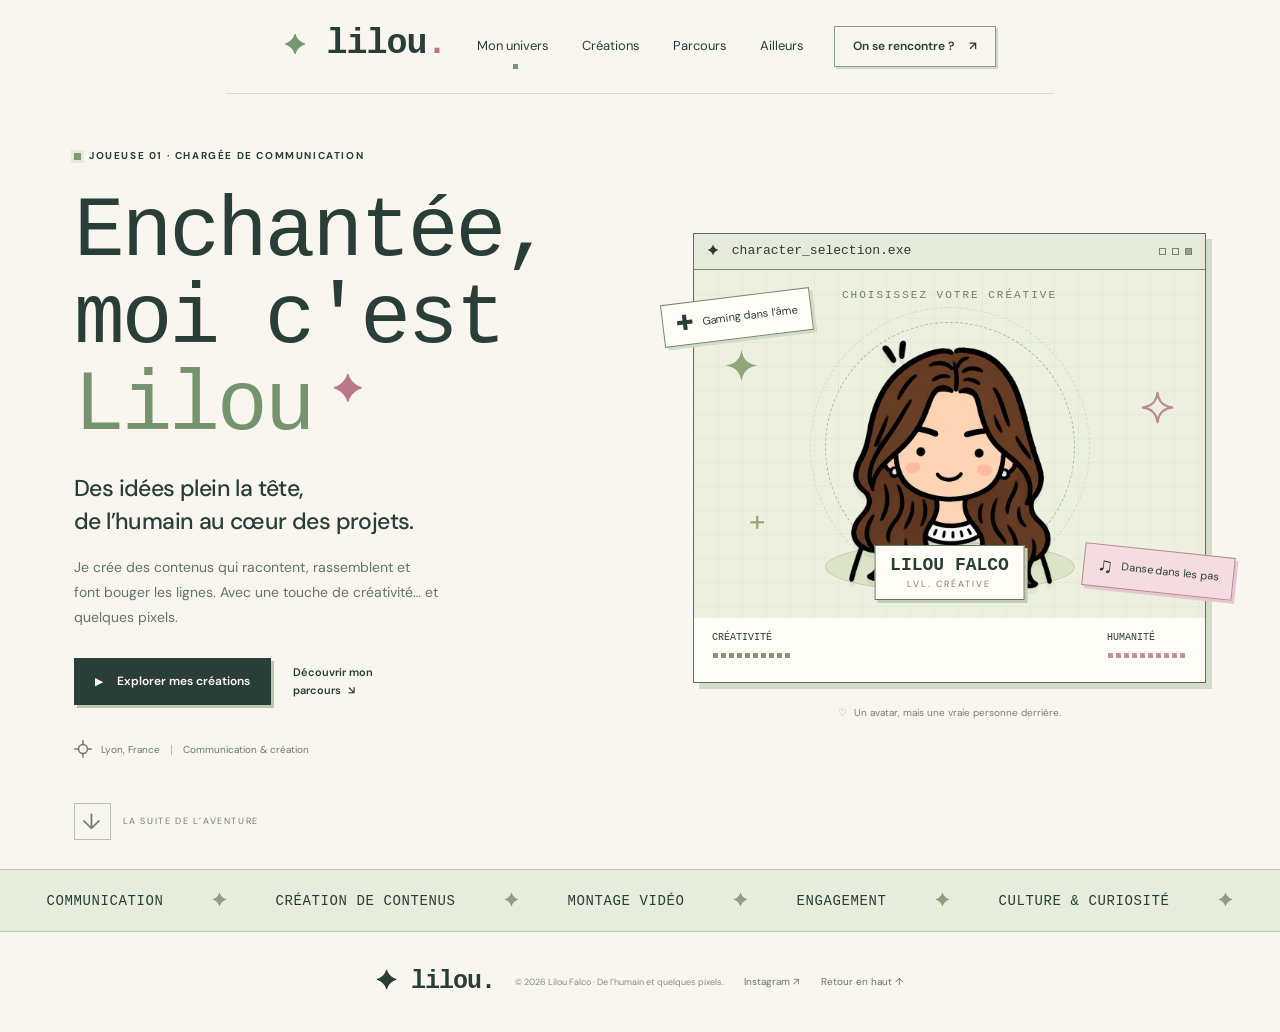
==== commit 307c2b03: "Replace hero tofu glyphs with inline SVG" ====
--- a/index.html
+++ b/index.html
@@ -23,12 +23,12 @@
 <p class="hero-description">Des idées plein la tête, <br>de l’humain au cœur des projets.</p>
 <p class="hero-intro">Je crée des contenus qui racontent, rassemblent et font bouger les lignes. Avec une touche de créativité… et quelques pixels.</p>
 <div class="hero-actions"><a class="button button-dark" href="projets.html"><span aria-hidden="true">▶</span> Explorer mes créations</a><a class="text-link" href="parcours.html">Découvrir mon parcours <span aria-hidden="true">↘</span></a></div>
-<div class="hero-location"><span aria-hidden="true">⌖</span> Lyon, France <span class="little-divider"></span> Communication & création</div>
+<div class="hero-location"><span aria-hidden="true"><svg class="glyph-svg" aria-hidden="true" viewBox="0 0 24 24" focusable="false"><g fill="none" stroke="currentColor" stroke-width="2" stroke-linecap="round"><circle cx="12" cy="12" r="6"/><path d="M12 1v5M12 18v5M1 12h5M18 12h5"/></g></svg></span> Lyon, France <span class="little-divider"></span> Communication & création</div>
 </div>
 <div class="hero-art">
 <div class="window character-window">
 <div class="window-bar"><span><span class="small-spark">✦</span> character_selection.exe</span><div class="window-dots" aria-hidden="true"><i></i><i></i><i></i></div></div>
-<div class="character-stage"><span class="stage-label">CHOISISSEZ VOTRE CRÉATIVE</span><div class="orbit orbit-one"></div><div class="orbit orbit-two"></div><span class="floating-spark spark-one" aria-hidden="true">✦</span><span class="floating-spark spark-two" aria-hidden="true">✧</span><span class="floating-spark spark-three" aria-hidden="true">+</span><div class="character-floor"></div><img class="avatar" src="assets/avatar.png" width="900" height="900" alt="Mon avatar kawaii, cheveux châtains ondulés et lunettes"><div class="character-name">LILOU FALCO <span>LVL. CRÉATIVE</span></div></div>
+<div class="character-stage"><span class="stage-label">CHOISISSEZ VOTRE CRÉATIVE</span><div class="orbit orbit-one"></div><div class="orbit orbit-two"></div><span class="floating-spark spark-one" aria-hidden="true"><svg class="glyph-svg" aria-hidden="true" viewBox="0 0 24 24" focusable="false"><path fill="currentColor" d="M12 1c.9 6.6 4.4 10.1 11 11-6.6.9-10.1 4.4-11 11-.9-6.6-4.4-10.1-11-11C7.6 11.1 11.1 7.6 12 1z"/></svg></span><span class="floating-spark spark-two" aria-hidden="true"><svg class="glyph-svg" aria-hidden="true" viewBox="0 0 24 24" focusable="false"><path fill="none" stroke="currentColor" stroke-width="1.6" stroke-linejoin="round" d="M12 2c.9 6.2 3.8 9.1 10 10-6.2.9-9.1 3.8-10 10-.9-6.2-3.8-9.1-10-10C8.2 11.1 11.1 8.2 12 2z"/></svg></span><span class="floating-spark spark-three" aria-hidden="true">+</span><div class="character-floor"></div><img class="avatar" src="assets/avatar.png" width="900" height="900" alt="Mon avatar kawaii, cheveux châtains ondulés et lunettes"><div class="character-name">LILOU FALCO <span>LVL. CRÉATIVE</span></div></div>
 <div class="character-stats"><span>CRÉATIVITÉ <b class="stat-blocks" aria-label="Plein d'idées">▪▪▪▪▪▪▪▪▪▪</b></span><span>HUMANITÉ <b class="stat-blocks pink">▪▪▪▪▪▪▪▪▪▪</b></span></div>
 </div>
 <div class="floating-tag tag-gaming"><span aria-hidden="true">✚</span> Gaming dans l’âme</div><div class="floating-tag tag-dance"><span aria-hidden="true">♫</span> Danse dans les pas</div>
--- a/fonts.css
+++ b/fonts.css
@@ -55,5 +55,5 @@
   src: url(assets/font-7.ttf) format('truetype');
 }
 /* decorative symbols fallback (Noto Sans Symbols 2, OFL), only these glyphs */
-@font-face{font-family:'DM Sans';font-style:normal;font-weight:100 900;font-display:swap;src:url(assets/font-symbols.woff2) format('woff2');unicode-range:U+2726-2727,U+2600,U+273A,U+274B,U+2661,U+2665,U+266B,U+271A,U+25A3,U+2316,U+25AA,U+2715,U+25B6,U+25BC,U+2605-2606}
-@font-face{font-family:'Pixelify Sans';font-style:normal;font-weight:400 700;font-display:swap;src:url(assets/font-symbols.woff2) format('woff2');unicode-range:U+2726-2727,U+2600,U+273A,U+274B,U+2661,U+2665,U+266B,U+271A,U+25A3,U+2316,U+25AA,U+2715,U+25B6,U+25BC,U+2605-2606}
+@font-face{font-family:'DM Sans';font-style:normal;font-weight:100 900;font-display:swap;src:url(assets/font-symbols.woff2) format('woff2');unicode-range:U+2726-2727,U+2600,U+273A,U+274B,U+2661,U+2665,U+271A,U+25A3,U+2316,U+25AA,U+2715,U+25B6,U+25BC,U+2605-2606}
+@font-face{font-family:'Pixelify Sans';font-style:normal;font-weight:400 700;font-display:swap;src:url(assets/font-symbols.woff2) format('woff2');unicode-range:U+2726-2727,U+2600,U+273A,U+274B,U+2661,U+2665,U+271A,U+25A3,U+2316,U+25AA,U+2715,U+25B6,U+25BC,U+2605-2606}
--- a/style.css
+++ b/style.css
@@ -17,3 +17,5 @@
 body:before{content:'';position:fixed;inset:0;z-index:50;pointer-events:none;background:linear-gradient(#d8e9d6,#d8e9d6) 0 0/100% 100% no-repeat,repeating-conic-gradient(#edb6c4 0 25%,#f8f6ef 0 50%) 0 0/48px 48px;animation:pixel-enter .5s steps(7) forwards}
 @keyframes pixel-enter{0%{opacity:1;clip-path:inset(0 0 0 0)}99%{opacity:1;clip-path:inset(0 0 100% 0)}100%{opacity:0;clip-path:inset(0 0 100% 0);visibility:hidden}}
 @media(prefers-reduced-motion:reduce){body:before{display:none}}
+.floating-spark,.hero-location>span:first-child{font-family:var(--body)}
+.glyph-svg{width:1em;height:1em;display:block}.hero-location>span:first-child .glyph-svg{display:inline-block;vertical-align:-.12em}
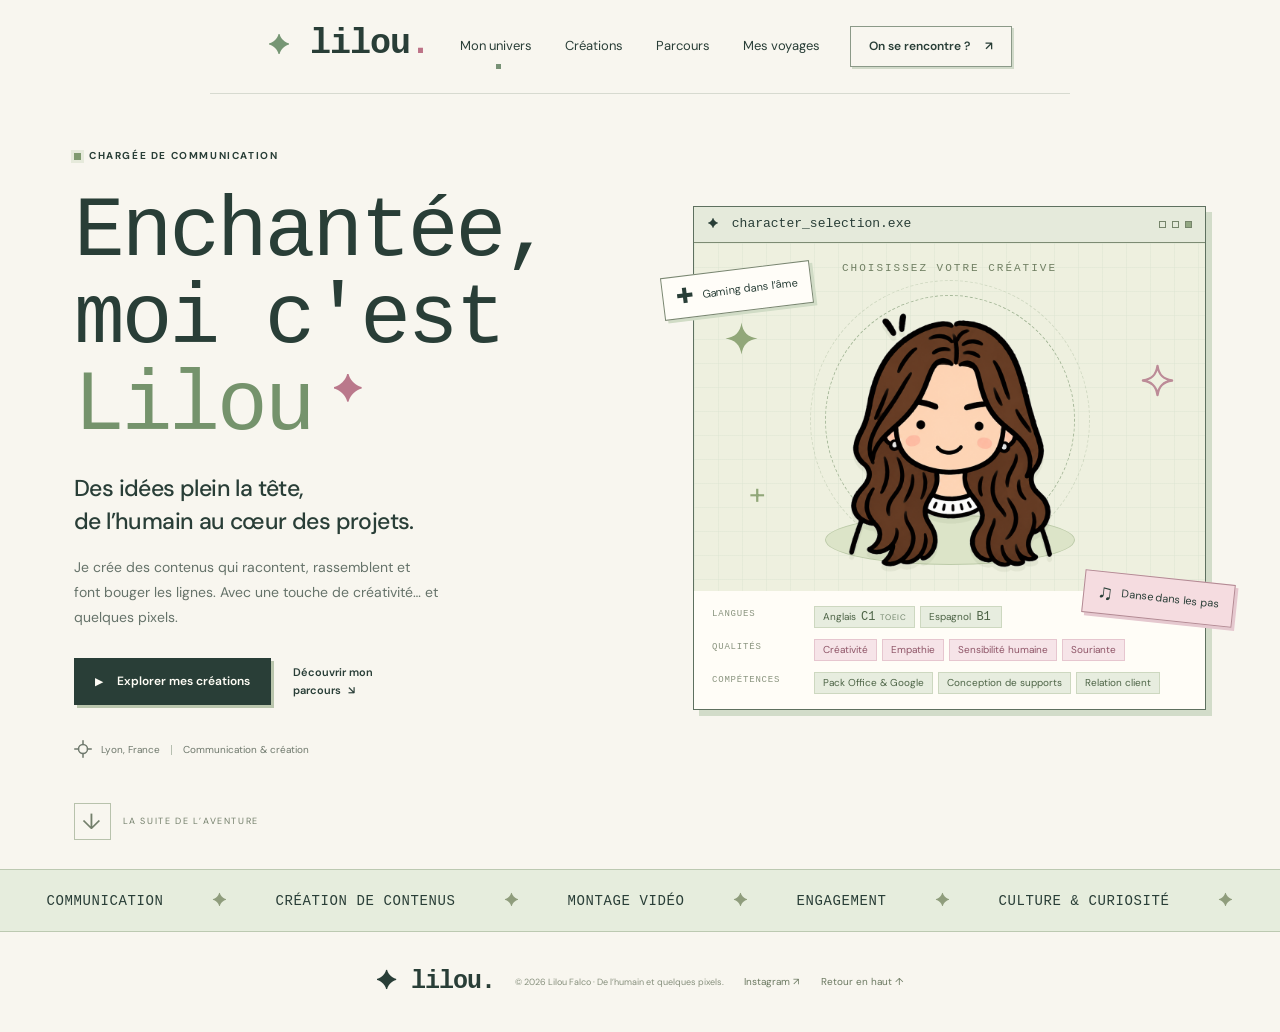
==== commit 214ec8ef: "Apply Lilou review: inventory, projects by employer, Mes voyages, contact rework" ====
--- a/index.html
+++ b/index.html
@@ -14,11 +14,11 @@
 </head>
 <body id="top">
 <a class="skip-link" href="#contenu">Aller au contenu</a>
-<header class="header"><a class="brand" href="index.html" aria-label="Lilou Falco, accueil"><span class="brand-star">✦</span> lilou<span class="brand-dot">.</span></a><nav aria-label="Navigation principale"><a href="index.html" class="active" aria-current="page">Mon univers</a><a href="projets.html">Créations</a><a href="parcours.html">Parcours</a><a href="voyages.html">Ailleurs</a></nav><a class="nav-contact" href="contact.html">On se rencontre ? <span aria-hidden="true">↗</span></a></header>
+<header class="header"><a class="brand" href="index.html" aria-label="Lilou Falco, accueil"><span class="brand-star">✦</span> lilou<span class="brand-dot">.</span></a><nav aria-label="Navigation principale"><a href="index.html" class="active" aria-current="page">Mon univers</a><a href="projets.html">Créations</a><a href="parcours.html">Parcours</a><a href="voyages.html">Mes voyages</a></nav><a class="nav-contact" href="contact.html">On se rencontre ? <span aria-hidden="true">↗</span></a></header>
 <main id="contenu" tabindex="-1">
 <section class="hero section-wrap" id="univers">
 <div class="hero-copy">
-<div class="eyebrow"><span class="status-dot"></span> JOUEUSE 01 · CHARGÉE DE COMMUNICATION</div>
+<div class="eyebrow"><span class="status-dot"></span> CHARGÉE DE COMMUNICATION</div>
 <h1>Enchantée, <br>moi c'est <span>Lilou<span class="tiny-star" aria-hidden="true">✦</span></span></h1>
 <p class="hero-description">Des idées plein la tête, <br>de l’humain au cœur des projets.</p>
 <p class="hero-intro">Je crée des contenus qui racontent, rassemblent et font bouger les lignes. Avec une touche de créativité… et quelques pixels.</p>
@@ -28,11 +28,10 @@
 <div class="hero-art">
 <div class="window character-window">
 <div class="window-bar"><span><span class="small-spark">✦</span> character_selection.exe</span><div class="window-dots" aria-hidden="true"><i></i><i></i><i></i></div></div>
-<div class="character-stage"><span class="stage-label">CHOISISSEZ VOTRE CRÉATIVE</span><div class="orbit orbit-one"></div><div class="orbit orbit-two"></div><span class="floating-spark spark-one" aria-hidden="true"><svg class="glyph-svg" aria-hidden="true" viewBox="0 0 24 24" focusable="false"><path fill="currentColor" d="M12 1c.9 6.6 4.4 10.1 11 11-6.6.9-10.1 4.4-11 11-.9-6.6-4.4-10.1-11-11C7.6 11.1 11.1 7.6 12 1z"/></svg></span><span class="floating-spark spark-two" aria-hidden="true"><svg class="glyph-svg" aria-hidden="true" viewBox="0 0 24 24" focusable="false"><path fill="none" stroke="currentColor" stroke-width="1.6" stroke-linejoin="round" d="M12 2c.9 6.2 3.8 9.1 10 10-6.2.9-9.1 3.8-10 10-.9-6.2-3.8-9.1-10-10C8.2 11.1 11.1 8.2 12 2z"/></svg></span><span class="floating-spark spark-three" aria-hidden="true">+</span><div class="character-floor"></div><img class="avatar" src="assets/avatar.png" width="900" height="900" alt="Mon avatar kawaii, cheveux châtains ondulés et lunettes"><div class="character-name">LILOU FALCO <span>LVL. CRÉATIVE</span></div></div>
-<div class="character-stats"><span>CRÉATIVITÉ <b class="stat-blocks" aria-label="Plein d'idées">▪▪▪▪▪▪▪▪▪▪</b></span><span>HUMANITÉ <b class="stat-blocks pink">▪▪▪▪▪▪▪▪▪▪</b></span></div>
+<div class="character-stage"><span class="stage-label">CHOISISSEZ VOTRE CRÉATIVE</span><div class="orbit orbit-one"></div><div class="orbit orbit-two"></div><span class="floating-spark spark-one" aria-hidden="true"><svg class="glyph-svg" aria-hidden="true" viewBox="0 0 24 24" focusable="false"><path fill="currentColor" d="M12 1c.9 6.6 4.4 10.1 11 11-6.6.9-10.1 4.4-11 11-.9-6.6-4.4-10.1-11-11C7.6 11.1 11.1 7.6 12 1z"/></svg></span><span class="floating-spark spark-two" aria-hidden="true"><svg class="glyph-svg" aria-hidden="true" viewBox="0 0 24 24" focusable="false"><path fill="none" stroke="currentColor" stroke-width="1.6" stroke-linejoin="round" d="M12 2c.9 6.2 3.8 9.1 10 10-6.2.9-9.1 3.8-10 10-.9-6.2-3.8-9.1-10-10C8.2 11.1 11.1 8.2 12 2z"/></svg></span><span class="floating-spark spark-three" aria-hidden="true">+</span><div class="character-floor"></div><img class="avatar" src="assets/avatar.png" width="900" height="900" alt="Mon avatar kawaii, cheveux châtains ondulés et lunettes"></div>
+<div class="character-stats inventory"><div class="inv-row"><span class="inv-title">LANGUES</span><div class="inv-badges"><span class="badge badge-lang">Anglais <b>C1</b> <small>TOEIC</small></span><span class="badge badge-lang">Espagnol <b>B1</b></span></div></div><div class="inv-row"><span class="inv-title">QUALITÉS</span><div class="inv-badges"><span class="badge pink">Créativité</span><span class="badge pink">Empathie</span><span class="badge pink">Sensibilité humaine</span><span class="badge pink">Souriante</span></div></div><div class="inv-row"><span class="inv-title">COMPÉTENCES</span><div class="inv-badges"><span class="badge">Pack Office &amp; Google</span><span class="badge">Conception de supports</span><span class="badge">Relation client</span></div></div></div>
 </div>
 <div class="floating-tag tag-gaming"><span aria-hidden="true">✚</span> Gaming dans l’âme</div><div class="floating-tag tag-dance"><span aria-hidden="true">♫</span> Danse dans les pas</div>
-<div class="hero-caption"><span aria-hidden="true">♡</span> Un avatar, mais une vraie personne derrière.</div>
 </div>
 <a class="scroll-hint" href="projets.html"><span aria-hidden="true">↓</span> LA SUITE DE L’AVENTURE</a>
 </section>
--- a/style.css
+++ b/style.css
@@ -19,3 +19,37 @@
 @media(prefers-reduced-motion:reduce){body:before{display:none}}
 .floating-spark,.hero-location>span:first-child{font-family:var(--body)}
 .glyph-svg{width:1em;height:1em;display:block}.hero-location>span:first-child .glyph-svg{display:inline-block;vertical-align:-.12em}
+
+/* review round 3 */
+.inventory{display:grid;gap:11px;padding:15px 18px;justify-content:stretch}
+.inv-row{display:grid;grid-template-columns:92px 1fr;gap:10px;align-items:start}
+.inv-title{font:9px/1.9 var(--pixel);color:#8a947f;letter-spacing:.8px}
+.inv-badges{display:flex;flex-wrap:wrap;gap:5px}
+.badge{font-size:10px;line-height:1.4;padding:3px 8px;background:#e7eddf;color:#4d6446;border:1px solid #cdd8c0;white-space:normal}
+.badge.pink{background:#f6e4e8;color:#8f5668;border-color:#e6c6cf}
+.badge b{font:12px var(--pixel);margin:0 2px}.badge small{font-size:8px;opacity:.75;letter-spacing:.6px}
+@media(max-width:600px){.inv-row{grid-template-columns:1fr;gap:4px}.badge{font-size:11px}.inventory{padding:14px 16px}}
+.project-tabs{justify-content:flex-start;gap:8px;flex-wrap:wrap}
+.project-tabs a{font-size:11px;padding:8px 12px;border:1px solid #cdd8c0;background:#eef0e6;color:var(--ink);text-decoration:none}
+.project-tabs a:hover,.project-tabs a:focus-visible{background:#e7eddf;box-shadow:2px 2px #c6d1ba}
+.project-tabs a span{font-size:9px;border-left:1px solid #b6c1ab;margin-left:8px;padding-left:8px}
+.project-group{margin-bottom:46px;scroll-margin-top:100px}
+.group-head{display:flex;align-items:baseline;gap:14px;flex-wrap:wrap;margin-bottom:20px;padding-bottom:10px;border-bottom:1px dashed #c9cfbd}
+.group-title{font:24px var(--pixel);margin:0;letter-spacing:1px}
+.group-note{font-size:10px;letter-spacing:1.4px;color:var(--muted);font-weight:700}
+.school-card .project-info{padding-top:22px}
+.stamp-locked{cursor:not-allowed;opacity:.75;border-style:dotted;transform:rotate(3deg)}
+.stamp-locked:hover{transform:rotate(3deg)}
+.stamp-locked .stamp-drawing svg{width:28px;height:28px}
+.pixel-lock svg{width:34px;height:34px}
+main:has(>#contact){display:flex;flex-direction:column}
+.contact{flex:1;display:flex;align-items:center;padding:50px 0}
+.contact .contact-layout{width:100%}
+.contact-avatar{gap:14px}
+.contact-avatar>img{width:300px;height:auto;mix-blend-mode:normal;transform:none;margin:0 auto;display:block}
+.contact-speech{transform:none}
+.contact-hearts{letter-spacing:.8em!important;padding-left:.8em;text-align:center}
+.contact-routes{display:flex;gap:10px;flex-wrap:wrap;margin-top:26px}
+.contact-routes a{font-size:11px;padding:8px 13px;border:1px dashed #9a7a88;color:#7d5f6b;text-decoration:none;background:#f1e6e8}
+.contact-routes a:hover,.contact-routes a:focus-visible{background:#f8eeec;box-shadow:2px 2px #ccb0bb}
+@media(max-width:600px){.contact-avatar>img{width:230px}.contact{padding:36px 0 30px}.contact-avatar{width:100%}}
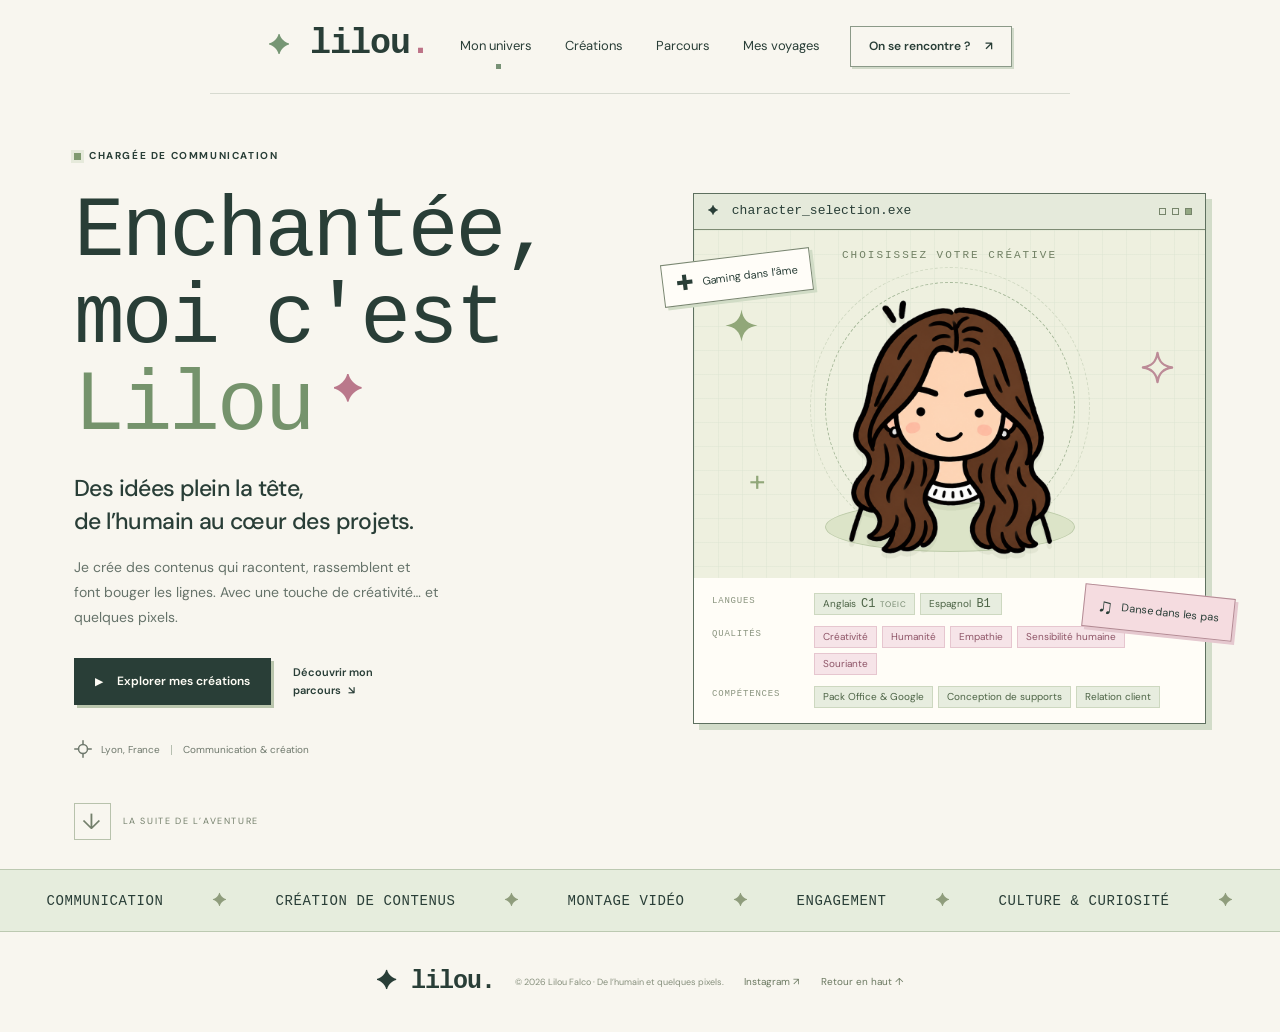
==== commit 7edf912d: "Add Humanité badge, first-person DUT text" ====
--- a/index.html
+++ b/index.html
@@ -29,7 +29,7 @@
 <div class="window character-window">
 <div class="window-bar"><span><span class="small-spark">✦</span> character_selection.exe</span><div class="window-dots" aria-hidden="true"><i></i><i></i><i></i></div></div>
 <div class="character-stage"><span class="stage-label">CHOISISSEZ VOTRE CRÉATIVE</span><div class="orbit orbit-one"></div><div class="orbit orbit-two"></div><span class="floating-spark spark-one" aria-hidden="true"><svg class="glyph-svg" aria-hidden="true" viewBox="0 0 24 24" focusable="false"><path fill="currentColor" d="M12 1c.9 6.6 4.4 10.1 11 11-6.6.9-10.1 4.4-11 11-.9-6.6-4.4-10.1-11-11C7.6 11.1 11.1 7.6 12 1z"/></svg></span><span class="floating-spark spark-two" aria-hidden="true"><svg class="glyph-svg" aria-hidden="true" viewBox="0 0 24 24" focusable="false"><path fill="none" stroke="currentColor" stroke-width="1.6" stroke-linejoin="round" d="M12 2c.9 6.2 3.8 9.1 10 10-6.2.9-9.1 3.8-10 10-.9-6.2-3.8-9.1-10-10C8.2 11.1 11.1 8.2 12 2z"/></svg></span><span class="floating-spark spark-three" aria-hidden="true">+</span><div class="character-floor"></div><img class="avatar" src="assets/avatar.png" width="900" height="900" alt="Mon avatar kawaii, cheveux châtains ondulés et lunettes"></div>
-<div class="character-stats inventory"><div class="inv-row"><span class="inv-title">LANGUES</span><div class="inv-badges"><span class="badge badge-lang">Anglais <b>C1</b> <small>TOEIC</small></span><span class="badge badge-lang">Espagnol <b>B1</b></span></div></div><div class="inv-row"><span class="inv-title">QUALITÉS</span><div class="inv-badges"><span class="badge pink">Créativité</span><span class="badge pink">Empathie</span><span class="badge pink">Sensibilité humaine</span><span class="badge pink">Souriante</span></div></div><div class="inv-row"><span class="inv-title">COMPÉTENCES</span><div class="inv-badges"><span class="badge">Pack Office &amp; Google</span><span class="badge">Conception de supports</span><span class="badge">Relation client</span></div></div></div>
+<div class="character-stats inventory"><div class="inv-row"><span class="inv-title">LANGUES</span><div class="inv-badges"><span class="badge badge-lang">Anglais <b>C1</b> <small>TOEIC</small></span><span class="badge badge-lang">Espagnol <b>B1</b></span></div></div><div class="inv-row"><span class="inv-title">QUALITÉS</span><div class="inv-badges"><span class="badge pink">Créativité</span><span class="badge pink">Humanité</span><span class="badge pink">Empathie</span><span class="badge pink">Sensibilité humaine</span><span class="badge pink">Souriante</span></div></div><div class="inv-row"><span class="inv-title">COMPÉTENCES</span><div class="inv-badges"><span class="badge">Pack Office &amp; Google</span><span class="badge">Conception de supports</span><span class="badge">Relation client</span></div></div></div>
 </div>
 <div class="floating-tag tag-gaming"><span aria-hidden="true">✚</span> Gaming dans l’âme</div><div class="floating-tag tag-dance"><span aria-hidden="true">♫</span> Danse dans les pas</div>
 </div>
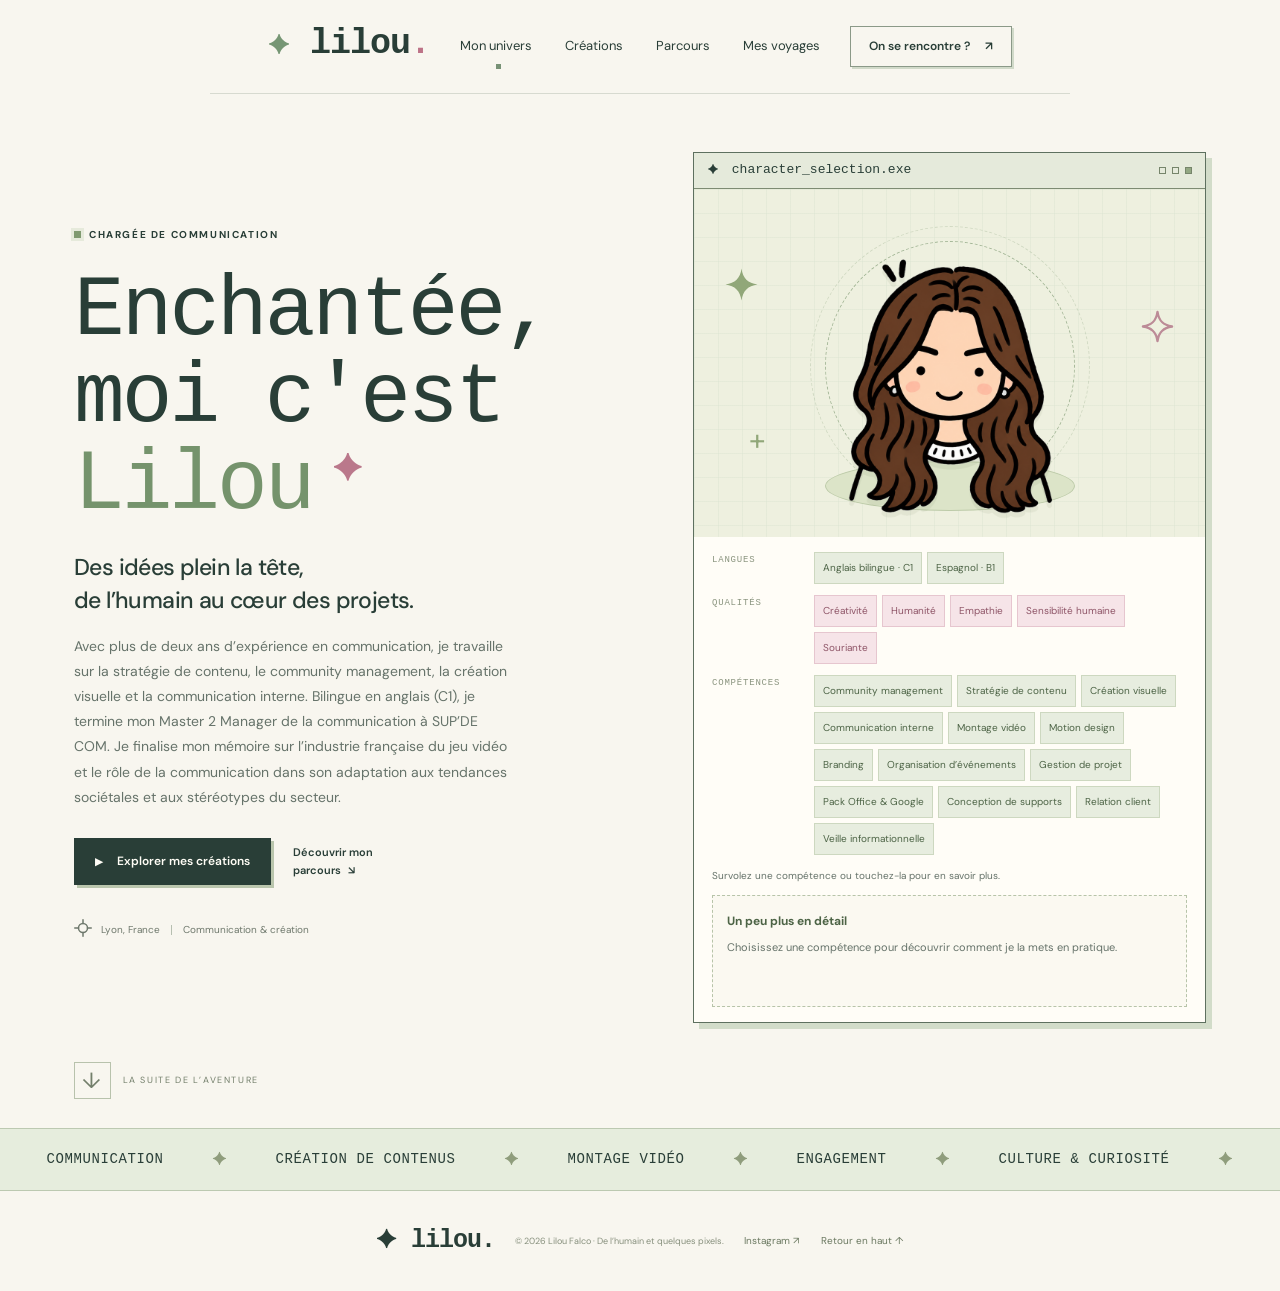
==== commit 41392150: "Expand interactive skills, update bio and restore Bangkok trip" ====
--- a/index.html
+++ b/index.html
@@ -21,17 +21,17 @@
 <div class="eyebrow"><span class="status-dot"></span> CHARGÉE DE COMMUNICATION</div>
 <h1>Enchantée, <br>moi c'est <span>Lilou<span class="tiny-star" aria-hidden="true">✦</span></span></h1>
 <p class="hero-description">Des idées plein la tête, <br>de l’humain au cœur des projets.</p>
-<p class="hero-intro">Je crée des contenus qui racontent, rassemblent et font bouger les lignes. Avec une touche de créativité… et quelques pixels.</p>
+<p class="hero-intro">Avec plus de deux ans d’expérience en communication, je travaille sur la stratégie de contenu, le community management, la création visuelle et la communication interne. Bilingue en anglais (C1), je termine mon Master 2 Manager de la communication à SUP’DE COM. Je finalise mon mémoire sur l’industrie française du jeu vidéo et le rôle de la communication dans son adaptation aux tendances sociétales et aux stéréotypes du secteur.</p>
 <div class="hero-actions"><a class="button button-dark" href="projets.html"><span aria-hidden="true">▶</span> Explorer mes créations</a><a class="text-link" href="parcours.html">Découvrir mon parcours <span aria-hidden="true">↘</span></a></div>
 <div class="hero-location"><span aria-hidden="true"><svg class="glyph-svg" aria-hidden="true" viewBox="0 0 24 24" focusable="false"><g fill="none" stroke="currentColor" stroke-width="2" stroke-linecap="round"><circle cx="12" cy="12" r="6"/><path d="M12 1v5M12 18v5M1 12h5M18 12h5"/></g></svg></span> Lyon, France <span class="little-divider"></span> Communication & création</div>
 </div>
 <div class="hero-art">
 <div class="window character-window">
 <div class="window-bar"><span><span class="small-spark">✦</span> character_selection.exe</span><div class="window-dots" aria-hidden="true"><i></i><i></i><i></i></div></div>
-<div class="character-stage"><span class="stage-label">CHOISISSEZ VOTRE CRÉATIVE</span><div class="orbit orbit-one"></div><div class="orbit orbit-two"></div><span class="floating-spark spark-one" aria-hidden="true"><svg class="glyph-svg" aria-hidden="true" viewBox="0 0 24 24" focusable="false"><path fill="currentColor" d="M12 1c.9 6.6 4.4 10.1 11 11-6.6.9-10.1 4.4-11 11-.9-6.6-4.4-10.1-11-11C7.6 11.1 11.1 7.6 12 1z"/></svg></span><span class="floating-spark spark-two" aria-hidden="true"><svg class="glyph-svg" aria-hidden="true" viewBox="0 0 24 24" focusable="false"><path fill="none" stroke="currentColor" stroke-width="1.6" stroke-linejoin="round" d="M12 2c.9 6.2 3.8 9.1 10 10-6.2.9-9.1 3.8-10 10-.9-6.2-3.8-9.1-10-10C8.2 11.1 11.1 8.2 12 2z"/></svg></span><span class="floating-spark spark-three" aria-hidden="true">+</span><div class="character-floor"></div><img class="avatar" src="assets/avatar.png" width="900" height="900" alt="Mon avatar kawaii, cheveux châtains ondulés et lunettes"></div>
-<div class="character-stats inventory"><div class="inv-row"><span class="inv-title">LANGUES</span><div class="inv-badges"><span class="badge badge-lang">Anglais <b>C1</b> <small>TOEIC</small></span><span class="badge badge-lang">Espagnol <b>B1</b></span></div></div><div class="inv-row"><span class="inv-title">QUALITÉS</span><div class="inv-badges"><span class="badge pink">Créativité</span><span class="badge pink">Humanité</span><span class="badge pink">Empathie</span><span class="badge pink">Sensibilité humaine</span><span class="badge pink">Souriante</span></div></div><div class="inv-row"><span class="inv-title">COMPÉTENCES</span><div class="inv-badges"><span class="badge">Pack Office &amp; Google</span><span class="badge">Conception de supports</span><span class="badge">Relation client</span></div></div></div>
+<div class="character-stage"><div class="orbit orbit-one"></div><div class="orbit orbit-two"></div><span class="floating-spark spark-one" aria-hidden="true"><svg class="glyph-svg" aria-hidden="true" viewBox="0 0 24 24" focusable="false"><path fill="currentColor" d="M12 1c.9 6.6 4.4 10.1 11 11-6.6.9-10.1 4.4-11 11-.9-6.6-4.4-10.1-11-11C7.6 11.1 11.1 7.6 12 1z"/></svg></span><span class="floating-spark spark-two" aria-hidden="true"><svg class="glyph-svg" aria-hidden="true" viewBox="0 0 24 24" focusable="false"><path fill="none" stroke="currentColor" stroke-width="1.6" stroke-linejoin="round" d="M12 2c.9 6.2 3.8 9.1 10 10-6.2.9-9.1 3.8-10 10-.9-6.2-3.8-9.1-10-10C8.2 11.1 11.1 8.2 12 2z"/></svg></span><span class="floating-spark spark-three" aria-hidden="true">+</span><div class="character-floor"></div><img class="avatar" src="assets/avatar.png" width="900" height="900" alt="Mon avatar kawaii, cheveux châtains ondulés et lunettes"></div>
+<div class="character-stats inventory" aria-label="Mes compétences et qualités"><div class="inv-row"><span class="inv-title">LANGUES</span><div class="inv-badges"><button type="button" class="badge skill-button" data-skill-description="Anglais bilingue, niveau C1 au TOEIC." aria-expanded="false" aria-controls="skill-detail">Anglais bilingue · C1</button><button type="button" class="badge skill-button" data-skill-description="Espagnol de niveau B1." aria-expanded="false" aria-controls="skill-detail">Espagnol · B1</button></div></div><div class="inv-row"><span class="inv-title">QUALITÉS</span><div class="inv-badges"><button type="button" class="badge skill-button pink" data-skill-description="Imaginer des supports et trouver le bon format pour chaque message." aria-expanded="false" aria-controls="skill-detail">Créativité</button><button type="button" class="badge skill-button pink" data-skill-description="Garder les personnes au centre des projets de communication." aria-expanded="false" aria-controls="skill-detail">Humanité</button><button type="button" class="badge skill-button pink" data-skill-description="Écouter et prendre en compte les besoins des publics." aria-expanded="false" aria-controls="skill-detail">Empathie</button><button type="button" class="badge skill-button pink" data-skill-description="Une attention aux publics vulnérables, présente dans mon parcours associatif et professionnel." aria-expanded="false" aria-controls="skill-detail">Sensibilité humaine</button><button type="button" class="badge skill-button pink" data-skill-description="Une approche ouverte et souriante dans les échanges." aria-expanded="false" aria-controls="skill-detail">Souriante</button></div></div><div class="inv-row"><span class="inv-title">COMPÉTENCES</span><div class="inv-badges"><button type="button" class="badge skill-button" data-skill-description="Chez Arbitryum, animation des réseaux sociaux et création de publications." aria-expanded="false" aria-controls="skill-detail">Community management</button><button type="button" class="badge skill-button" data-skill-description="Définir les messages et les formats pour une communication cohérente." aria-expanded="false" aria-controls="skill-detail">Stratégie de contenu</button><button type="button" class="badge skill-button" data-skill-description="Création de visuels pour les réseaux sociaux d’Arbitryum, dont les carrousels de sensibilisation." aria-expanded="false" aria-controls="skill-detail">Création visuelle</button><button type="button" class="badge skill-button" data-skill-description="Chez AIRVANCE, création et diffusion de contenus internes et animation des canaux de communication." aria-expanded="false" aria-controls="skill-detail">Communication interne</button><button type="button" class="badge skill-button" data-skill-description="Tournage et montage des interviews réalisées pour Arbitryum." aria-expanded="false" aria-controls="skill-detail">Montage vidéo</button><button type="button" class="badge skill-button" data-skill-description="Animation du reel de présentation des formations Arbitryum." aria-expanded="false" aria-controls="skill-detail">Motion design</button><button type="button" class="badge skill-button" data-skill-description="Travail sur l’identité et la cohérence de la communication chez Arbitryum." aria-expanded="false" aria-controls="skill-detail">Branding</button><button type="button" class="badge skill-button" data-skill-description="Participation aux événements internes d’AIRVANCE et à l’organisation d’UNIDAY avec UNICEF." aria-expanded="false" aria-controls="skill-detail">Organisation d’événements</button><button type="button" class="badge skill-button" data-skill-description="Coordination de projets associatifs et rôle de cheffe d’équipe au hackathon 2021 de l’IUT de Béziers." aria-expanded="false" aria-controls="skill-detail">Gestion de projet</button><button type="button" class="badge skill-button" data-skill-description="Utilisation des outils Office et Google pour les supports, l’organisation et le travail en équipe." aria-expanded="false" aria-controls="skill-detail">Pack Office &amp; Google</button><button type="button" class="badge skill-button" data-skill-description="Concevoir des supports adaptés aux publics, notamment dans les projets de sensibilisation." aria-expanded="false" aria-controls="skill-detail">Conception de supports</button><button type="button" class="badge skill-button" data-skill-description="Échanger avec les interlocuteurs et adapter ma communication à leurs besoins." aria-expanded="false" aria-controls="skill-detail">Relation client</button><button type="button" class="badge skill-button" data-skill-description="Recherche de subventions et d’appels à projets lors de mon stage chez ADEN-S." aria-expanded="false" aria-controls="skill-detail">Veille informationnelle</button></div></div><p class="skill-hint">Survolez une compétence ou touchez-la pour en savoir plus.</p><div id="skill-detail" class="skill-detail" role="region" aria-label="Détail de la compétence" aria-live="polite"><strong>Un peu plus en détail</strong><p>Choisissez une compétence pour découvrir comment je la mets en pratique.</p></div></div>
 </div>
-<div class="floating-tag tag-gaming"><span aria-hidden="true">✚</span> Gaming dans l’âme</div><div class="floating-tag tag-dance"><span aria-hidden="true">♫</span> Danse dans les pas</div>
+
 </div>
 <a class="scroll-hint" href="projets.html"><span aria-hidden="true">↓</span> LA SUITE DE L’AVENTURE</a>
 </section>
--- a/style.css
+++ b/style.css
@@ -53,3 +53,20 @@
 .contact-routes a{font-size:11px;padding:8px 13px;border:1px dashed #9a7a88;color:#7d5f6b;text-decoration:none;background:#f1e6e8}
 .contact-routes a:hover,.contact-routes a:focus-visible{background:#f8eeec;box-shadow:2px 2px #ccb0bb}
 @media(max-width:600px){.contact-avatar>img{width:230px}.contact{padding:36px 0 30px}.contact-avatar{width:100%}}
+/* Keep the dance sticker beside the portrait, clear of the skills inventory. */
+.tag-dance{top:270px;bottom:auto}
+@media(max-width:600px){.tag-dance{top:235px;bottom:auto}}
+
+
+/* Interactive inventory, with an inline card so descriptions never clip. */
+.hero-intro{max-width:440px}
+.skill-button{font-family:inherit;text-align:left;cursor:pointer;min-height:32px;transition:background .15s,border-color .15s}
+.skill-button:hover,.skill-button[aria-expanded="true"]{background:#d4e1c8;border-color:#78926a;color:#344d2e}
+.skill-button.pink:hover,.skill-button.pink[aria-expanded="true"]{background:#edd0d9;border-color:#b27d90;color:#713d50}
+.skill-button:focus-visible{outline:2px solid #617854;outline-offset:3px}
+.skill-hint{font-size:10px;line-height:1.6;color:var(--muted);margin:2px 0 0}
+.skill-detail{padding:12px 14px;background:#fbf9f1;border:1px dashed #b7c4a9;min-height:112px}
+.skill-detail strong{font-size:12px;color:#4d6446}
+.skill-detail p{font-size:11px;line-height:1.7;margin:6px 0 0;color:var(--muted)}
+@media(max-width:600px){.skill-button{min-height:44px}.hero-intro{max-width:none}.skill-detail{min-height:130px}}
+@media(prefers-reduced-motion:reduce){.skill-button{transition:none}}
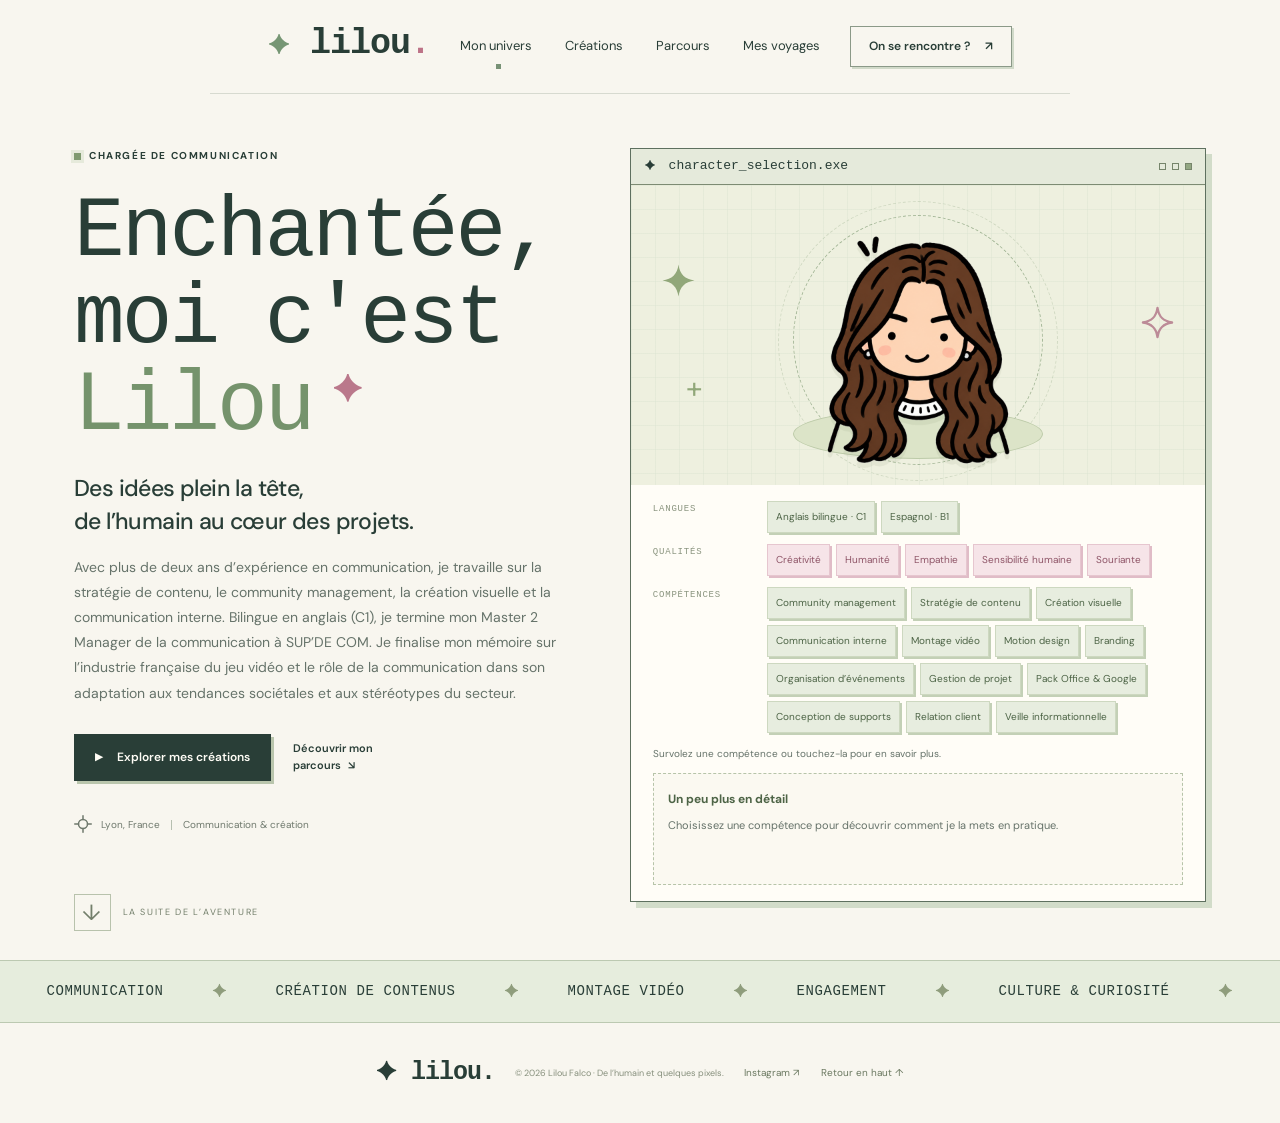
==== commit 484ab554: "Replace CRT reveal with cinematic pink pixel shutter and native cursors" ====
--- a/index.html
+++ b/index.html
@@ -10,6 +10,7 @@
 <link rel="preload" href="assets/font-7.ttf" as="font" type="font/ttf" crossorigin>
 <link rel="stylesheet" href="fonts.css">
 <link rel="stylesheet" href="style.css">
+<script src="assets/scene.js"></script>
 <script src="app.js" defer></script>
 </head>
 <body id="top">
@@ -38,4 +39,5 @@
 <div class="ticker" aria-label="Mes domaines"><div>COMMUNICATION <span>✦</span> CRÉATION DE CONTENUS <span>✦</span> MONTAGE VIDÉO <span>✦</span> ENGAGEMENT <span>✦</span> CULTURE & CURIOSITÉ <span>✦</span></div></div>
 </main>
 <footer class="section-wrap"><a class="brand" href="index.html">✦ lilou.</a><p>© 2026 Lilou Falco · De l’humain et quelques pixels.</p><div><a href="https://www.instagram.com/liloufalco/" target="_blank" rel="noopener noreferrer">Instagram ↗</a><a href="#top">Retour en haut ↑</a></div></footer>
+<div class="scene-curtain" aria-hidden="true"></div>
 </body></html>
--- a/style.css
+++ b/style.css
@@ -14,9 +14,6 @@
 main{flex:1 0 auto;width:100%}
 footer{margin-top:auto}
 .nav-contact.active{background:#d8e9d6;border-color:#435f49}
-body:before{content:'';position:fixed;inset:0;z-index:50;pointer-events:none;background:linear-gradient(#d8e9d6,#d8e9d6) 0 0/100% 100% no-repeat,repeating-conic-gradient(#edb6c4 0 25%,#f8f6ef 0 50%) 0 0/48px 48px;animation:pixel-enter .5s steps(7) forwards}
-@keyframes pixel-enter{0%{opacity:1;clip-path:inset(0 0 0 0)}99%{opacity:1;clip-path:inset(0 0 100% 0)}100%{opacity:0;clip-path:inset(0 0 100% 0);visibility:hidden}}
-@media(prefers-reduced-motion:reduce){body:before{display:none}}
 .floating-spark,.hero-location>span:first-child{font-family:var(--body)}
 .glyph-svg{width:1em;height:1em;display:block}.hero-location>span:first-child .glyph-svg{display:inline-block;vertical-align:-.12em}
 
@@ -70,3 +67,153 @@
 .skill-detail p{font-size:11px;line-height:1.7;margin:6px 0 0;color:var(--muted)}
 @media(max-width:600px){.skill-button{min-height:44px}.hero-intro{max-width:none}.skill-detail{min-height:130px}}
 @media(prefers-reduced-motion:reduce){.skill-button{transition:none}}
+
+/* round 4 */
+.stamp-drawing{position:relative}
+.stamp-icon{width:46px;height:46px;display:block;margin:0 auto}
+.stamp-locked .stamp-drawing svg.stamp-icon{width:46px;height:46px;filter:grayscale(1);opacity:.55}
+.stamp-lock{position:absolute;right:-12px;bottom:-4px;width:22px;height:22px;background:#f9f6ed;border:1.5px solid #8d8d75;border-radius:50%;display:grid;place-items:center;color:#6f705c}
+.stamp-lock svg{width:12px;height:12px}
+.stamp-locked .stamp-drawing svg.stamp-icon+.stamp-lock svg{width:12px;height:12px;filter:none;opacity:1}
+.stamp-drawing{font-size:0;line-height:1}
+/* skills */
+.skill-button{position:relative;box-shadow:2px 2px 0 #c3d0b6;transition:transform .18s cubic-bezier(.3,1.6,.5,1),box-shadow .18s,background .15s,border-color .15s;will-change:transform}
+.skill-button.pink{box-shadow:2px 2px 0 #e0bcc7}
+.skill-button:hover{transform:translate(-1px,-3px) rotate(-1.5deg);box-shadow:4px 6px 0 #aebf9e}
+.skill-button.pink:hover{box-shadow:4px 6px 0 #d3a5b4}
+.skill-button:active,.skill-button.is-pressed{transform:translate(2px,2px) scale(.96);box-shadow:0 0 0 #aebf9e}
+.skill-button[aria-expanded="true"]{box-shadow:inset 0 0 0 1px currentColor,3px 3px 0 #aebf9e;font-weight:600}
+.skill-button.pop{animation:skill-pop .45s cubic-bezier(.3,1.6,.5,1)}
+@keyframes skill-pop{0%{transform:scale(.9) rotate(0)}35%{transform:translateY(-5px) scale(1.1) rotate(-4deg)}65%{transform:translateY(-2px) scale(1.04) rotate(3deg)}100%{transform:none}}
+.skill-button:focus-visible{outline:3px solid #b26379;outline-offset:3px;box-shadow:0 0 0 6px #f6e4e8}
+@media(prefers-reduced-motion:reduce){.skill-button{transition:none}.skill-button:hover{transform:none;box-shadow:4px 4px 0 #8da47c;outline:2px dashed #617854;outline-offset:2px}.skill-button:active,.skill-button.is-pressed{transform:none;box-shadow:inset 0 0 0 2px #435f49;background:#c4d6b6}.skill-button.pop{animation:none;box-shadow:inset 0 0 0 2px #435f49}}
+/* hero balance */
+.hero{grid-template-columns:minmax(0,.92fr) minmax(0,1.08fr);align-items:start;min-height:0;padding-bottom:58px}
+.hero-art{max-width:none;margin-top:0}
+.hero-intro{max-width:520px}
+.character-stage{height:300px}
+.avatar{width:300px;height:300px;top:8px}
+.orbit{top:30px}.orbit-two{top:16px}
+.character-stats.inventory{padding:16px 22px}
+.inv-row{grid-template-columns:104px 1fr}
+.inv-badges{gap:6px}
+@media(min-width:1450px){.hero{min-height:0}.character-stage{height:320px}.avatar{width:320px;height:320px}.hero-art{max-width:none}}
+@media(max-width:800px){.hero{align-items:center}}
+@media(max-width:600px){.hero{align-items:stretch}.hero-art{max-width:none;padding:0}.character-stage{height:290px}.avatar{width:290px;height:290px}.inv-row{grid-template-columns:1fr}}
+/* creations tabs */
+.project-tabs{border-bottom:1px solid #c9cfbd;gap:6px;margin-bottom:30px;padding-bottom:0}
+.project-tab{font-size:12px;padding:11px 18px;border:1px solid #cdd8c0;border-bottom:0;background:#eef0e6;color:var(--ink);margin-bottom:-1px;transition:background .15s,transform .15s}
+.project-tab:hover{background:#e3ebd9;transform:translateY(-2px)}
+.project-tab[aria-selected="true"]{background:#fffdf7;border-color:#7d8c72;box-shadow:inset 0 3px 0 #9cb48c;font-weight:700}
+.project-tab span{font-size:9px;border-left:1px solid #b6c1ab;margin-left:8px;padding-left:8px}
+.project-tab:focus-visible{outline:3px solid #b26379;outline-offset:2px}
+.tab-panel:focus-visible{outline:2px dashed #b26379;outline-offset:8px}
+.project-sub{margin-bottom:34px}
+.sub-title{font:17px var(--pixel);letter-spacing:.5px;margin:0 0 14px;color:#55704e;display:flex;align-items:center;gap:10px}
+.sub-title:before{content:'';width:8px;height:8px;background:#b8778e}
+.sub-title:after{content:'';flex:1;border-top:1px dotted #c9cfbd}
+@media(max-width:600px){.project-tabs{display:flex;flex-wrap:nowrap;overflow-x:auto}.project-tab{white-space:nowrap;min-height:44px;padding:10px 12px;font-size:11px}}
+@media(prefers-reduced-motion:reduce){.project-tab:hover{transform:none}}
+
+.project-instagram{margin-top:18px;min-height:44px;display:inline-flex;align-items:center}
+
+/* Travel save slots: a compact route above one playable destination. */
+.level-select.travel-layout{display:block}
+.travel-timeline.stamp-list{position:relative;display:grid;grid-template-columns:repeat(6,minmax(0,1fr));gap:12px;padding:28px 32px 23px;border-right:0;border-bottom:1px solid #c9cfbd;background:#f4f0e4}
+.travel-timeline:before{content:'';position:absolute;top:62px;left:10%;right:10%;height:2px;background:repeating-linear-gradient(90deg,#b6c3a8 0 6px,transparent 6px 10px);pointer-events:none}
+.travel-timeline .timeline-stop{border:0;background:none;box-shadow:none;transform:none;min-height:104px;padding:0 2px;gap:0;justify-content:flex-start;color:#637057;transition:transform .18s}
+.travel-timeline .stamp-drawing{width:68px;height:68px;display:grid;place-items:center;border:1px solid #b9c6ac;background:#f9f6ed;box-shadow:3px 3px #dce2d0;margin:0 0 12px}
+.travel-timeline .stamp-icon{width:42px;height:42px}
+.travel-timeline .timeline-stop strong{font-size:16px;line-height:1.2;text-align:center}
+.travel-timeline .timeline-stop small{font-size:9px;letter-spacing:.4px;line-height:1.5;text-align:center;margin-top:5px}
+.travel-timeline .timeline-stop.selected{transform:none;color:#344d2e}
+.travel-timeline .selected .stamp-drawing{background:#d8e9d6;border:2px solid #557149;box-shadow:3px 3px #a7bb96}
+.travel-timeline .selected strong:before{content:'';display:inline-block;width:5px;height:5px;background:#b8778e;margin:0 6px 2px 0}
+.travel-timeline .timeline-stop:not(:disabled):hover{transform:translateY(-3px)}
+.travel-timeline .stamp-locked{opacity:.65;transform:none}
+.travel-timeline .stamp-lock{bottom:-4px;right:-5px}
+.travel-stage{overflow:hidden}
+.level-select .travel-panel{min-height:345px;padding:36px 34% 36px 48px;touch-action:pan-y}
+.level-select .travel-panel h3{font-size:38px;max-width:540px;margin:16px 0}
+.level-select .travel-panel p{max-width:560px;font-size:13px}
+.level-select .travel-tags{max-width:none}
+.level-select .travel-coordinate{max-width:100%;margin-top:24px}
+.level-select .travel-country-icon{position:absolute;right:8%;top:48px;width:130px;height:130px;color:#6c825d;transform:rotate(7deg)}
+.level-select .travel-emote{right:9%;bottom:18px;width:100px;height:100px}
+.travel-controls{display:flex;align-items:center;justify-content:space-between;gap:16px;border-top:1px solid #c9cfbd;background:#eef0e4;padding:16px 28px}
+.travel-controls>div{text-align:center}
+#trip-progress{font:14px var(--pixel);color:#435f49}
+#travel-help{font-size:10px;color:#6b7761;margin:5px 0 0}
+.travel-arrow{display:grid;place-items:center;flex:0 0 44px;width:44px;height:44px;background:#fffdf7;border:1px solid #7d8c72;box-shadow:3px 3px #c6d1ba;transition:transform .15s;font-size:15px}
+.travel-arrow:not(:disabled):hover{transform:translateY(-2px)}
+.travel-arrow:disabled{opacity:.4;cursor:not-allowed;box-shadow:none}
+@media(max-width:800px){.travel-timeline.stamp-list{padding:24px 16px 20px;gap:5px}.travel-timeline:before{top:53px}.travel-timeline .stamp-drawing{width:58px;height:58px}.travel-timeline .timeline-stop strong{font-size:13px}.travel-timeline .timeline-stop small{font-size:8px}.level-select .travel-panel{padding:30px 30% 35px 30px;min-height:370px}.level-select .travel-panel h3{font-size:32px}.level-select .travel-country-icon{right:5%;width:95px;height:95px}.level-select .travel-emote{right:5%}}
+@media(max-width:600px){.travel-window .window-bar{flex-wrap:wrap;gap:6px}.travel-timeline.stamp-list{padding:20px 7px 16px;gap:2px}.travel-timeline:before{top:43px}.travel-timeline .timeline-stop{min-height:95px;padding:0}.travel-timeline .stamp-drawing{width:44px;height:44px;margin-bottom:12px;box-shadow:2px 2px #dce2d0}.travel-timeline .stamp-icon,.travel-timeline .stamp-locked .stamp-icon{width:32px;height:32px}.travel-timeline .timeline-stop strong{font-size:10px;line-height:1.3}.travel-timeline .timeline-stop small{font-size:7px;letter-spacing:0;white-space:nowrap}.travel-timeline .stamp-lock{width:18px;height:18px;right:-4px}.travel-timeline .selected strong:before{display:none}.travel-timeline .selected strong{border-bottom:2px solid #b8778e;padding-bottom:2px}.level-select .travel-panel{padding:26px 22px 88px;min-height:440px}.level-select .travel-country-icon{width:52px;height:52px;top:17px;right:16px;transform:none;opacity:.65}.level-select .travel-eyebrow{display:block;padding-right:48px;min-height:28px;font-size:8px}.level-select .travel-panel h3{font-size:31px;position:relative}.level-select .travel-panel p{font-size:12px}.level-select .travel-coordinate{max-width:75%;font-size:8px;line-height:1.7}.level-select .travel-emote{right:7px;bottom:4px;width:84px;height:84px}.travel-controls{padding:14px 13px;gap:10px}#trip-progress{font-size:12px}#travel-help{font-size:9px;max-width:170px;line-height:1.5;margin:5px auto 0}}
+@media(prefers-reduced-motion:reduce){.travel-timeline .timeline-stop,.travel-arrow{transition:none}.travel-timeline .timeline-stop:not(:disabled):hover,.travel-arrow:not(:disabled):hover{transform:none}}
+
+/* A pocket-sized pixel atlas; the world and its readable Europe detail. */
+.map-intro h1{font:500 clamp(40px,4.8vw,65px)/1.08 var(--pixel);letter-spacing:-1.5px;margin:20px 0 0;max-width:650px}
+.map-intro h1 span{color:#75936c}
+.world-map-window{margin-bottom:70px;overflow:hidden}
+.map-window-stars{color:#8e6275;letter-spacing:4px}
+.map-layout{display:grid;grid-template-columns:minmax(0,1fr) 258px;align-items:center;background:#e5eee6}
+.map-layout figure{margin:0;min-width:0}
+.map-world{padding:20px 12px 16px}
+.map-world img{width:100%;height:auto;image-rendering:pixelated}
+.map-world figcaption{display:flex;align-items:center;justify-content:center;flex-wrap:wrap;gap:8px;font-size:10px;color:var(--green);margin-top:8px}
+.map-key{width:11px;height:11px;display:inline-block;border:1px solid #4d7048}
+.visited-key{background:#93b484}
+.locked-key{margin-left:12px;border-color:#b77a8d;background:repeating-linear-gradient(45deg,#f1d8df 0 3px,#bd8195 3px 4px)}
+.map-europe{position:relative;border-left:1px dashed #a8bba8;padding:36px 12px 12px;background:#eef2e9}
+.map-europe img{width:100%;height:auto}
+.map-zoom-label{position:absolute;top:12px;left:15px;font:11px var(--pixel);letter-spacing:.7px}
+.map-passport{border-top:1px solid var(--line);padding:22px 26px 20px}
+.map-passport-label{font:12px var(--pixel);letter-spacing:1px;color:var(--muted);margin:0 0 13px}
+.map-destinations{list-style:none;margin:0;padding:0;display:flex;flex-wrap:wrap;gap:8px}
+.map-destinations li{font-size:11px;padding:5px 9px;border:1px solid #c5d2be;background:#f0f3e8;color:var(--green)}
+.map-destinations li span{font-size:8px;color:#6d8c60}
+.map-next{font-size:11px;color:#8c5265;margin:13px 0 0}
+.map-lock{margin-right:5px}
+.travel-stories-heading{margin-top:0}
+@media(max-width:900px){.map-layout{grid-template-columns:minmax(0,1fr) 215px}.map-world{padding:12px 8px}.map-world figcaption{font-size:9px;gap:5px}.map-europe{padding:35px 7px 10px}.map-zoom-label{font-size:10px;left:10px}.map-passport{padding:19px}}
+@media(max-width:600px){.map-intro h1{font-size:42px;max-width:300px}.world-map-window{margin-bottom:48px}.map-layout{grid-template-columns:1fr}.map-world{padding:12px 6px 16px}.map-europe{width:100%;border-left:0;border-top:1px dashed #a8bba8;padding:38px 30px 8px;display:flex;justify-content:center}.map-europe img{width:270px;max-width:100%}.map-zoom-label{left:18px;top:15px}.map-passport{padding:20px 16px}.map-destinations{gap:6px}.map-destinations li{font-size:10px;padding:5px 7px}.map-passport-label{font-size:10px}.map-window-stars{font-size:11px}}
+
+/* A single pink pixel shutter, composited with transform/opacity only.
+   Root snapshots stay still; the opaque shutter covers their midpoint swap. */
+html{background:var(--paper)}
+.scene-curtain{position:fixed;top:0;left:-32px;width:calc(100% + 64px);height:100dvh;background:var(--pink);z-index:-1;pointer-events:none;view-transition-name:scene-curtain;clip-path:polygon(16px 0,calc(100% - 16px) 0,calc(100% - 16px) 12.5%,100% 12.5%,100% 25%,calc(100% - 24px) 25%,calc(100% - 24px) 37.5%,calc(100% - 8px) 37.5%,calc(100% - 8px) 50%,100% 50%,100% 62.5%,calc(100% - 16px) 62.5%,calc(100% - 16px) 75%,calc(100% - 24px) 75%,calc(100% - 24px) 87.5%,100% 87.5%,100% 100%,16px 100%,16px 87.5%,0 87.5%,0 75%,24px 75%,24px 62.5%,8px 62.5%,8px 50%,0 50%,0 37.5%,16px 37.5%,16px 25%,24px 25%,24px 12.5%,16px 12.5%)}
+@view-transition{navigation:auto}
+::view-transition{pointer-events:none}
+::view-transition-group(root),::view-transition-group(scene-curtain){animation:none}
+::view-transition-image-pair(root),::view-transition-image-pair(scene-curtain){isolation:isolate}
+::view-transition-old(root),::view-transition-new(root){mix-blend-mode:normal;animation-duration:560ms;animation-fill-mode:both}
+::view-transition-old(root){animation-name:scene-hold-old}
+::view-transition-new(root){animation-name:scene-hold-new}
+::view-transition-group(scene-curtain){z-index:2}
+::view-transition-old(scene-curtain){display:none}
+::view-transition-new(scene-curtain){animation:scene-pixel-shutter 560ms cubic-bezier(.65,0,.35,1) both;mix-blend-mode:normal}
+@keyframes scene-hold-old{0%,49.99%{opacity:1}50%,100%{opacity:0}}
+@keyframes scene-hold-new{0%,49.99%{opacity:0}50%,100%{opacity:1}}
+@keyframes scene-pixel-shutter{0%{transform:translate3d(-110%,0,0)}45%,55%{transform:translate3d(0,0,0)}100%{transform:translate3d(110%,0,0)}}
+/* Only the fallback promotes the real shutter over the page. */
+html.scene-arriving .scene-curtain,html.scene-leaving .scene-curtain{z-index:9999;view-transition-name:none}
+html.scene-arriving .scene-curtain{transform:translate3d(0,0,0)}
+@media(prefers-reduced-motion:reduce){
+ ::view-transition-group(root){animation-duration:180ms!important}
+ ::view-transition-old(root){animation:scene-fade-out 180ms linear both!important}
+ ::view-transition-new(root){animation:scene-fade-in 180ms linear both!important}
+ ::view-transition-group(scene-curtain){display:none}
+ html.scene-arriving .scene-curtain,html.scene-leaving .scene-curtain{display:none}
+ html.scene-arriving.scene-reduced body{opacity:0}
+}
+@keyframes scene-fade-out{from{opacity:1}to{opacity:0}}
+@keyframes scene-fade-in{from{opacity:0}to{opacity:1}}
+
+/* Real OS cursors, not a laggy DOM follower. Hotspots match the drawn tips.
+   Only precise, hovering pointers get these; text and resize cursors survive. */
+@media(hover:hover) and (pointer:fine){
+ body{cursor:url("assets/cursor-arrow.png") 2 2,default}
+ a,button,summary,[role="button"],[role="tab"],.project-card{cursor:url("assets/cursor-heart.png") 12 7,pointer}
+ input,textarea,[contenteditable="true"]{cursor:text}
+ button:disabled,[aria-disabled="true"]{cursor:default}
+}
